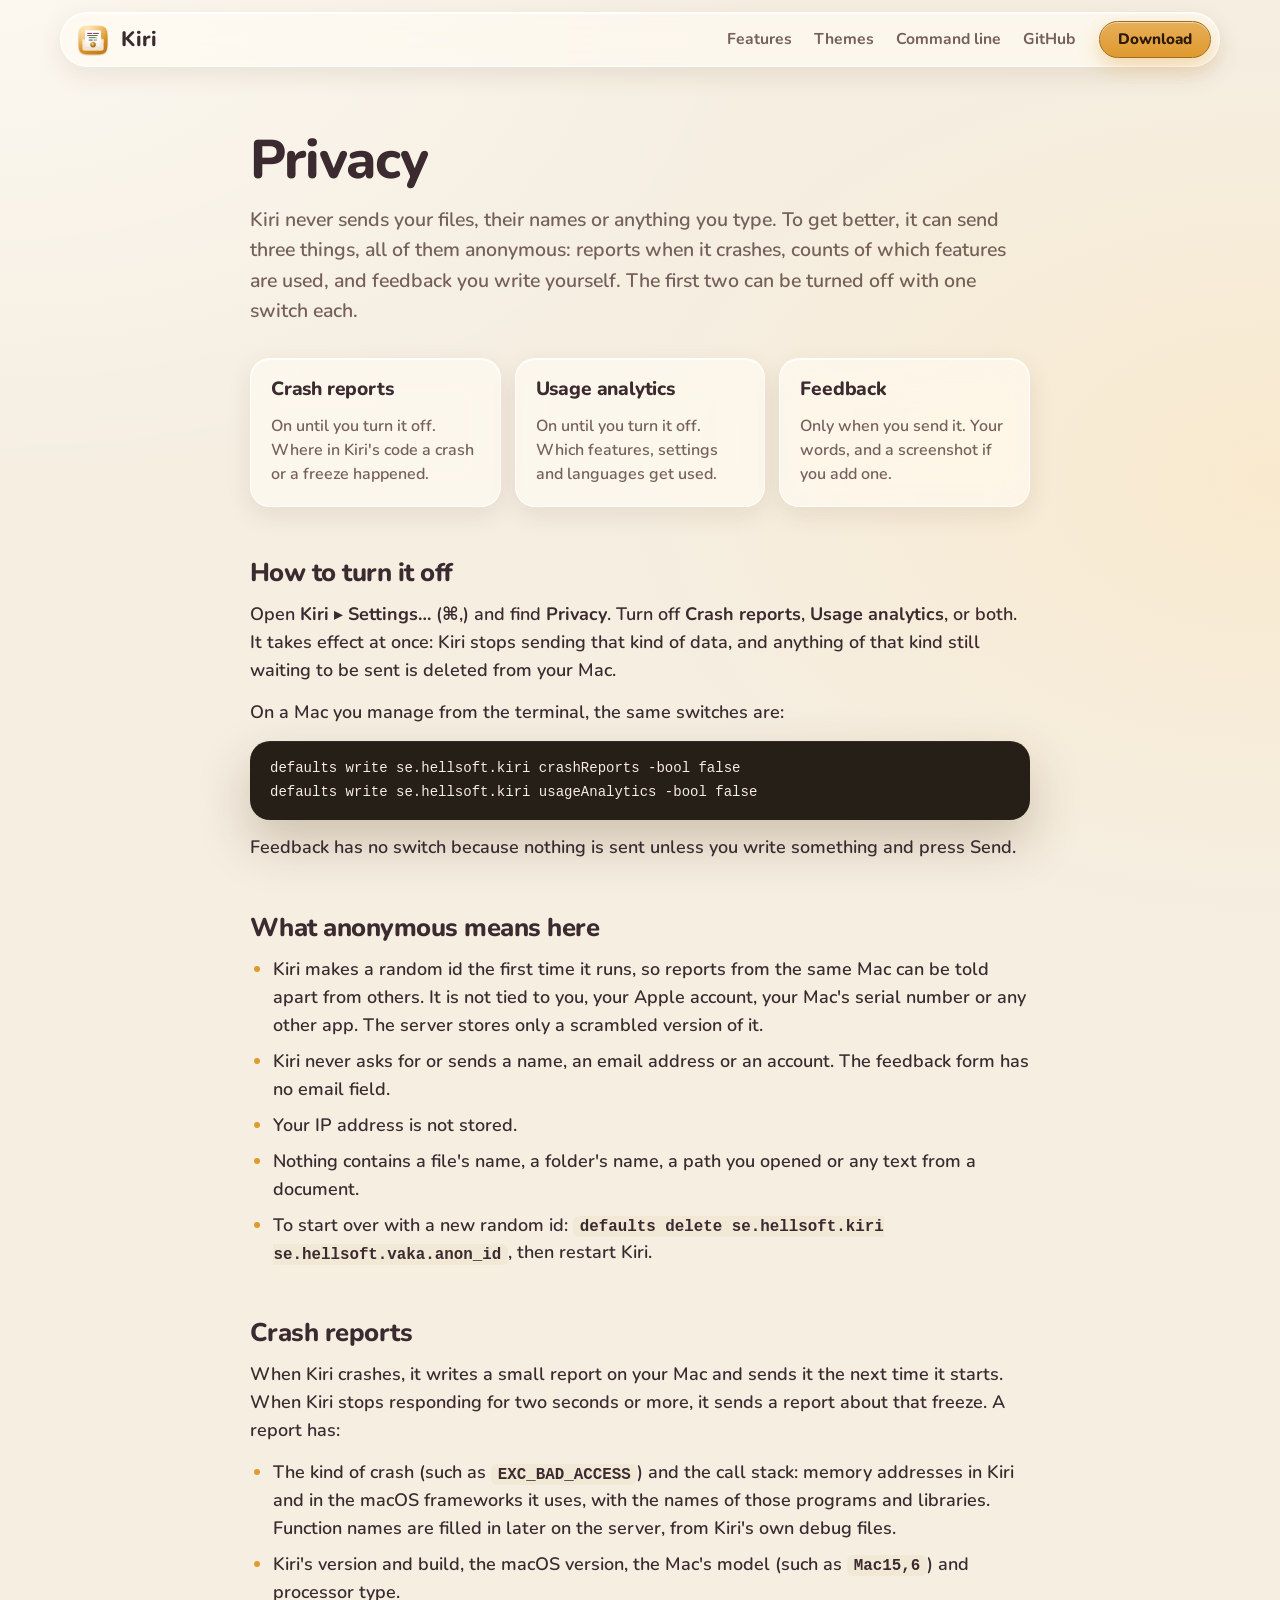
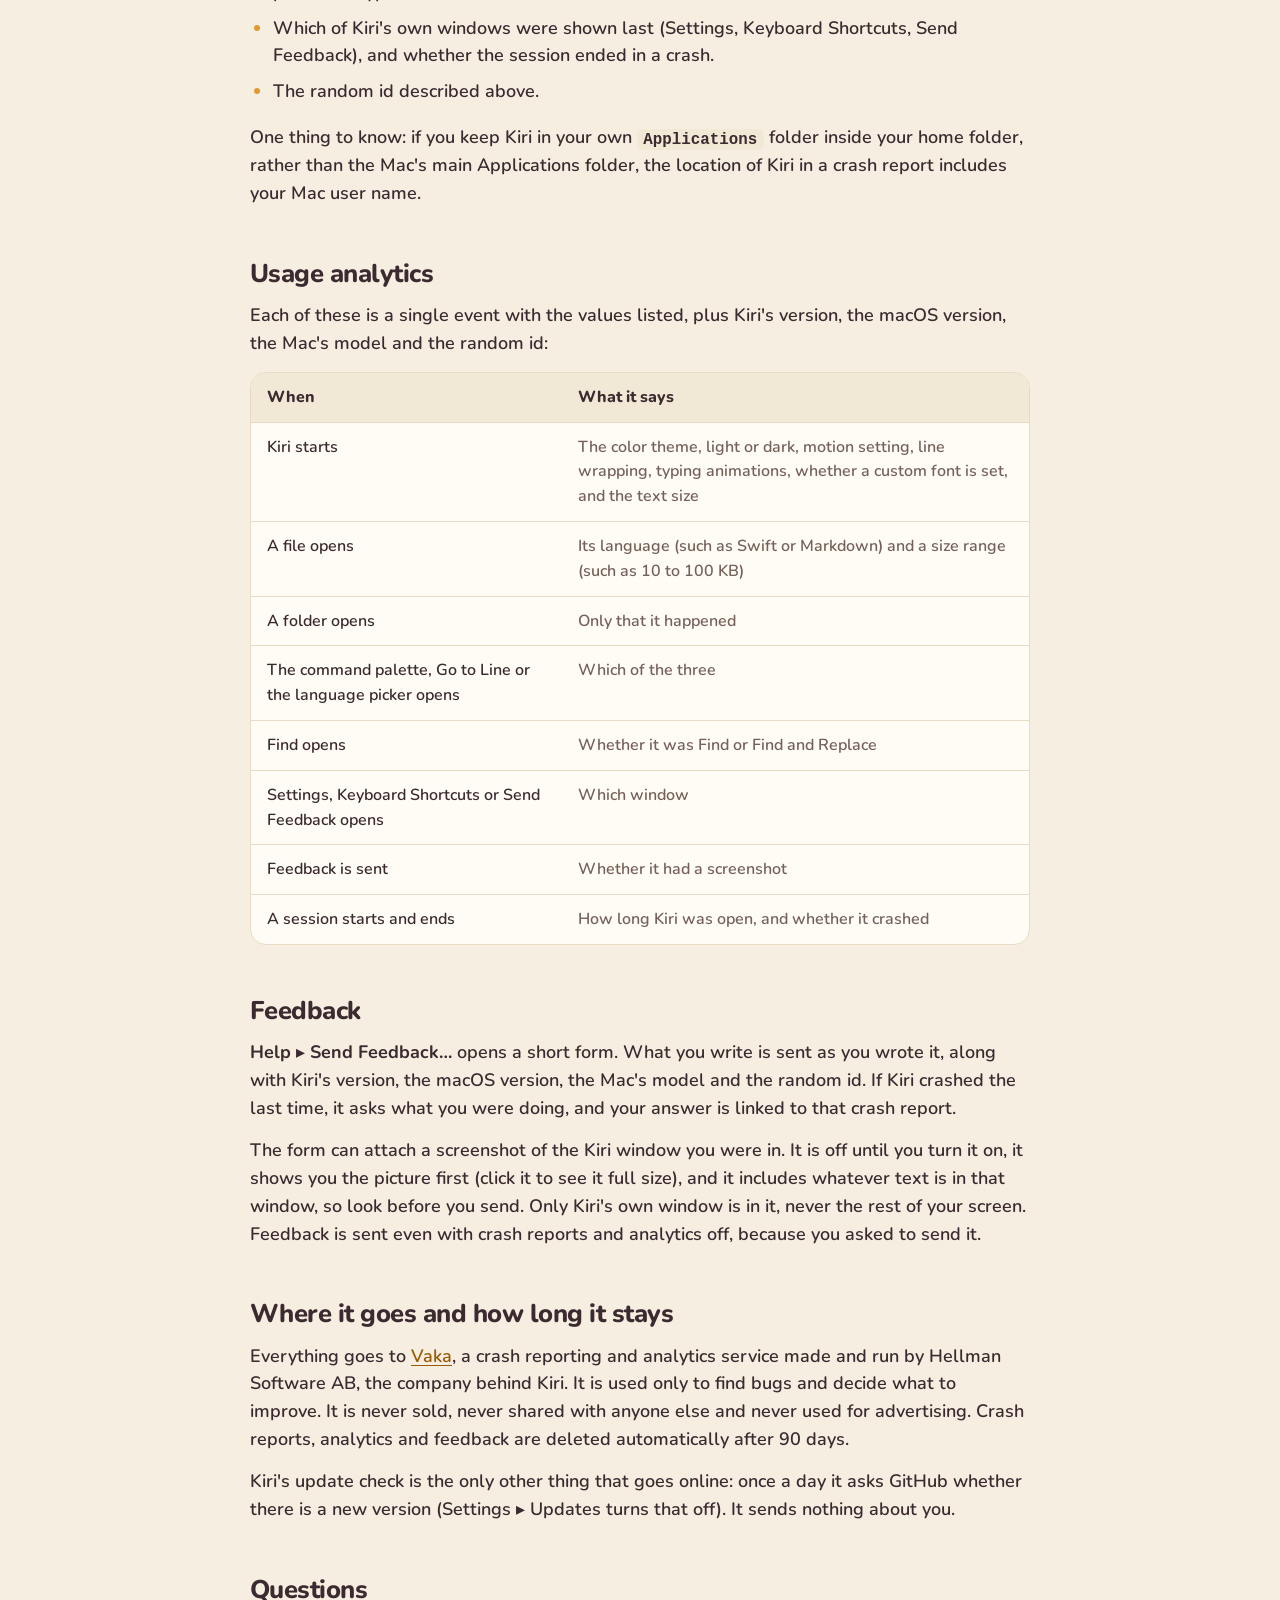
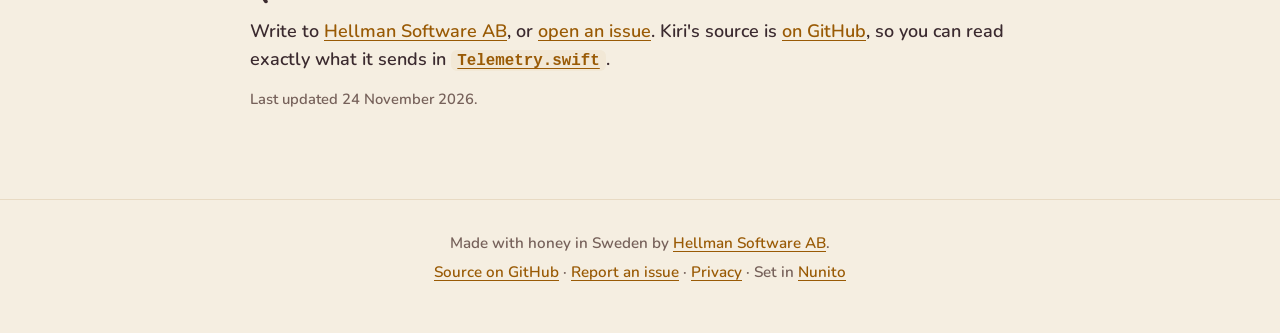
==== site/privacy.html @ 220d6304 "Vaka crash reports, analytics and feedback, with Settings switches and a privacy page - Telemetry.sw" ====
<!doctype html>
<html lang="en">
<head>
  <meta charset="utf-8">
  <meta name="viewport" content="width=device-width, initial-scale=1">
  <title>Privacy · Kiri</title>
  <meta name="description" content="What Kiri sends, why, and how to turn it off: anonymous crash reports, anonymous usage analytics, and feedback you choose to send. Never your files or what you type.">
  <meta name="theme-color" content="#F5EEE1" media="(prefers-color-scheme: light)">
  <meta name="theme-color" content="#16120E" media="(prefers-color-scheme: dark)">
  <link rel="canonical" href="https://kiri.hellsoft.se/privacy.html">
  <link rel="icon" type="image/png" href="assets/favicon.png">
  <link rel="apple-touch-icon" href="assets/apple-touch-icon.png">
  <link rel="preload" href="fonts/Nunito-800.woff2" as="font" type="font/woff2" crossorigin>
  <link rel="preload" href="fonts/Nunito-600.woff2" as="font" type="font/woff2" crossorigin>
  <link rel="stylesheet" href="style.css">
</head>
<body>
  <header class="nav">
    <a class="brand" href="./" aria-label="Kiri home">
      <img src="assets/icon.png" alt="" width="36" height="36">
      <span>Kiri</span>
    </a>
    <nav aria-label="Sections">
      <a href="./#features">Features</a>
      <a href="./#themes">Themes</a>
      <a href="./#cli">Command line</a>
      <a href="https://github.com/ErikHellman/kiri">GitHub</a>
    </nav>
    <a class="btn btn-small" href="https://github.com/ErikHellman/kiri/releases/latest">Download</a>
  </header>

  <main id="top" class="prose">
    <h1>Privacy</h1>
    <p class="lead">Kiri never sends your files, their names or anything you type. To get better, it can send three things, all of them anonymous: reports when it crashes, counts of which features are used, and feedback you write yourself. The first two can be turned off with one switch each.</p>

    <div class="summary">
      <div class="card">
        <h3>Crash reports</h3>
        <p>On until you turn it off. Where in Kiri's code a crash or a freeze happened.</p>
      </div>
      <div class="card">
        <h3>Usage analytics</h3>
        <p>On until you turn it off. Which features, settings and languages get used.</p>
      </div>
      <div class="card">
        <h3>Feedback</h3>
        <p>Only when you send it. Your words, and a screenshot if you add one.</p>
      </div>
    </div>

    <h2 id="turn-off">How to turn it off</h2>
    <p>Open <strong>Kiri ▸ Settings…</strong> (⌘,) and find <strong>Privacy</strong>. Turn off <strong>Crash reports</strong>, <strong>Usage analytics</strong>, or both. It takes effect at once: Kiri stops sending that kind of data, and anything of that kind still waiting to be sent is deleted from your Mac.</p>
    <p>On a Mac you manage from the terminal, the same switches are:</p>
<pre class="term"><code>defaults write se.hellsoft.kiri crashReports -bool false
defaults write se.hellsoft.kiri usageAnalytics -bool false</code></pre>
    <p>Feedback has no switch because nothing is sent unless you write something and press Send.</p>

    <h2 id="anonymous">What anonymous means here</h2>
    <ul>
      <li>Kiri makes a random id the first time it runs, so reports from the same Mac can be told apart from others. It is not tied to you, your Apple account, your Mac's serial number or any other app. The server stores only a scrambled version of it.</li>
      <li>Kiri never asks for or sends a name, an email address or an account. The feedback form has no email field.</li>
      <li>Your IP address is not stored.</li>
      <li>Nothing contains a file's name, a folder's name, a path you opened or any text from a document.</li>
      <li>To start over with a new random id: <code>defaults delete se.hellsoft.kiri se.hellsoft.vaka.anon_id</code>, then restart Kiri.</li>
    </ul>

    <h2 id="crash-reports">Crash reports</h2>
    <p>When Kiri crashes, it writes a small report on your Mac and sends it the next time it starts. When Kiri stops responding for two seconds or more, it sends a report about that freeze. A report has:</p>
    <ul>
      <li>The kind of crash (such as <code>EXC_BAD_ACCESS</code>) and the call stack: memory addresses in Kiri and in the macOS frameworks it uses, with the names of those programs and libraries. Function names are filled in later on the server, from Kiri's own debug files.</li>
      <li>Kiri's version and build, the macOS version, the Mac's model (such as <code>Mac15,6</code>) and processor type.</li>
      <li>Which of Kiri's own windows were shown last (Settings, Keyboard Shortcuts, Send Feedback), and whether the session ended in a crash.</li>
      <li>The random id described above.</li>
    </ul>
    <p>One thing to know: if you keep Kiri in your own <code>Applications</code> folder inside your home folder, rather than the Mac's main Applications folder, the location of Kiri in a crash report includes your Mac user name.</p>

    <h2 id="analytics">Usage analytics</h2>
    <p>Each of these is a single event with the values listed, plus Kiri's version, the macOS version, the Mac's model and the random id:</p>
    <table>
      <thead><tr><th>When</th><th>What it says</th></tr></thead>
      <tbody>
        <tr><td>Kiri starts</td><td>The color theme, light or dark, motion setting, line wrapping, typing animations, whether a custom font is set, and the text size</td></tr>
        <tr><td>A file opens</td><td>Its language (such as Swift or Markdown) and a size range (such as 10 to 100 KB)</td></tr>
        <tr><td>A folder opens</td><td>Only that it happened</td></tr>
        <tr><td>The command palette, Go to Line or the language picker opens</td><td>Which of the three</td></tr>
        <tr><td>Find opens</td><td>Whether it was Find or Find and Replace</td></tr>
        <tr><td>Settings, Keyboard Shortcuts or Send Feedback opens</td><td>Which window</td></tr>
        <tr><td>Feedback is sent</td><td>Whether it had a screenshot</td></tr>
        <tr><td>A session starts and ends</td><td>How long Kiri was open, and whether it crashed</td></tr>
      </tbody>
    </table>

    <h2 id="feedback">Feedback</h2>
    <p><strong>Help ▸ Send Feedback…</strong> opens a short form. What you write is sent as you wrote it, along with Kiri's version, the macOS version, the Mac's model and the random id. If Kiri crashed the last time, it asks what you were doing, and your answer is linked to that crash report.</p>
    <p>The form can attach a screenshot of the Kiri window you were in. It is off until you turn it on, it shows you the picture first (click it to see it full size), and it includes whatever text is in that window, so look before you send. Only Kiri's own window is in it, never the rest of your screen. Feedback is sent even with crash reports and analytics off, because you asked to send it.</p>

    <h2 id="where">Where it goes and how long it stays</h2>
    <p>Everything goes to <a href="https://vaka.hellsoft.se">Vaka</a>, a crash reporting and analytics service made and run by Hellman Software AB, the company behind Kiri. It is used only to find bugs and decide what to improve. It is never sold, never shared with anyone else and never used for advertising. Crash reports, analytics and feedback are deleted automatically after 90 days.</p>
    <p>Kiri's update check is the only other thing that goes online: once a day it asks GitHub whether there is a new version (Settings ▸ Updates turns that off). It sends nothing about you.</p>

    <h2 id="contact">Questions</h2>
    <p>Write to <a href="https://hellsoft.se">Hellman Software AB</a>, or <a href="https://github.com/ErikHellman/kiri/issues">open an issue</a>. Kiri's source is <a href="https://github.com/ErikHellman/kiri">on GitHub</a>, so you can read exactly what it sends in <a href="https://github.com/ErikHellman/kiri/blob/main/App/Kiri/Telemetry.swift"><code>Telemetry.swift</code></a>.</p>
    <p class="fine">Last updated 24 November 2026.</p>
  </main>

  <footer class="footer">
    <p>Made with honey in Sweden by <a href="https://hellsoft.se">Hellman Software AB</a>.</p>
    <p><a href="https://github.com/ErikHellman/kiri">Source on GitHub</a> · <a href="https://github.com/ErikHellman/kiri/issues">Report an issue</a> · <a href="privacy.html">Privacy</a> · Set in <a href="fonts/OFL.txt">Nunito</a></p>
  </footer>
</body>
</html>
---- site/style.css ----
/* Kiri's website, in Honey (docs/DESIGN.md): warm paper, plum-brown ink, one
   amber accent, glass for chrome. Tokens are KiriKit Honey.swift's. */

@font-face { font-family: Nunito; font-weight: 400; font-display: swap; src: url(fonts/Nunito-400.woff2) format("woff2"); }
@font-face { font-family: Nunito; font-weight: 600; font-display: swap; src: url(fonts/Nunito-600.woff2) format("woff2"); }
@font-face { font-family: Nunito; font-weight: 700; font-display: swap; src: url(fonts/Nunito-700.woff2) format("woff2"); }
@font-face { font-family: Nunito; font-weight: 800; font-display: swap; src: url(fonts/Nunito-800.woff2) format("woff2"); }

:root {
  --canvas: #F5EEE1;
  --surface: #FFFCF6;
  --surface-2: #F2E8D6;
  --line: #E8DAC3;
  --fg: #3B2A2F;
  --fg-muted: #76615A;
  --accent: #E09A2D;
  --accent-fg: #2A1A08;
  --accent-ink: #995A05;
  --accent-soft: #FBE7C2;
  --focus: #B8700E;
  --glass: rgba(255, 252, 246, 0.62);
  --glass-edge: rgba(255, 255, 255, 0.85);
  --shadow: 91, 58, 26;
  --comb: rgba(224, 154, 45, 0.16);
  --syn-keyword: #9B2C6E;
  --syn-string: #4E7A1F;
  --syn-comment: #7C6A5F;
  --term: #251F18;
  --term-fg: #F6ECE0;
  color-scheme: light dark;
}

@media (prefers-color-scheme: dark) {
  :root {
    --canvas: #16120E;
    --surface: #251F18;
    --surface-2: #30281F;
    --line: #3A3027;
    --fg: #F6ECE0;
    --fg-muted: #B5A492;
    --accent: #F2A93B;
    --accent-ink: #F5B656;
    --accent-soft: #47331A;
    --focus: #F2A93B;
    --glass: rgba(48, 40, 31, 0.6);
    --glass-edge: rgba(255, 236, 210, 0.12);
    --shadow: 0, 0, 0;
    --comb: rgba(242, 169, 59, 0.09);
    --syn-keyword: #F08BC0;
    --syn-string: #A8D58A;
    --syn-comment: #A08E7E;
    --term: #0E0B08;
  }
}

* { box-sizing: border-box; }
html { scroll-behavior: smooth; scroll-padding-top: 88px; overflow-x: clip; }
@media (prefers-reduced-motion: reduce) { html { scroll-behavior: auto; } }

body {
  margin: 0;
  font-family: Nunito, ui-rounded, -apple-system, system-ui, sans-serif;
  font-size: 18px;
  line-height: 1.55;
  color: var(--fg);
  background:
    radial-gradient(80rem 50rem at 0% 0%, color-mix(in srgb, var(--surface) 70%, transparent), transparent 60%),
    radial-gradient(60rem 40rem at 100% 30rem, color-mix(in srgb, var(--accent-soft) 60%, transparent), transparent 70%),
    var(--canvas);
  background-repeat: no-repeat;
  -webkit-font-smoothing: antialiased;
  overflow-x: clip;
}

a { color: var(--accent-ink); text-underline-offset: 3px; }
a:focus-visible, button:focus-visible { outline: 3px solid var(--focus); outline-offset: 3px; border-radius: 12px; }
code { font-family: ui-monospace, "SF Mono", Menlo, monospace; font-size: 0.88em; background: var(--surface-2); padding: 0.1em 0.4em; border-radius: 6px; }
img { max-width: 100%; height: auto; }

h1, h2, h3 { font-weight: 800; letter-spacing: -0.02em; line-height: 1.1; margin: 0; }
h1 { font-size: clamp(2.4rem, 5.2vw, 4.2rem); }
h2 { font-size: clamp(1.8rem, 3.4vw, 2.6rem); }
h3 { font-size: 1.2rem; letter-spacing: -0.01em; }
p { margin: 0; }

/* Glass, as Kiri's chrome: frosted surface, bright top edge, warm shadow. */
.glass, .nav, .btn-glass, .card, .theme {
  background: var(--glass);
  -webkit-backdrop-filter: blur(20px) saturate(1.4);
  backdrop-filter: blur(20px) saturate(1.4);
  border: 1px solid var(--glass-edge);
  box-shadow: 0 1px 0 var(--glass-edge) inset, 0 8px 24px rgba(var(--shadow), 0.10);
}

/* Navigation */
.nav {
  position: sticky; top: 12px; z-index: 10;
  display: flex; align-items: center; gap: 24px;
  width: min(1160px, calc(100% - 32px));
  margin: 12px auto 0; padding: 8px 8px 8px 14px;
  border-radius: 999px;
}
.brand { display: flex; align-items: center; gap: 10px; text-decoration: none; color: var(--fg); font-weight: 800; font-size: 1.3rem; }
.nav nav { display: flex; gap: 22px; margin-left: auto; }
.nav nav a { color: var(--fg-muted); text-decoration: none; font-weight: 700; font-size: 0.98rem; }
.nav nav a:hover { color: var(--fg); }
@media (max-width: 720px) { .nav nav { display: none; } .nav .btn-small { margin-left: auto; } }

/* Buttons: the amber pill and the glass pill. */
.btn {
  display: inline-flex; align-items: center; gap: 10px;
  padding: 14px 26px; border-radius: 999px;
  font: 800 1.05rem/1 Nunito, system-ui, sans-serif;
  text-decoration: none; color: var(--accent-fg);
  background: linear-gradient(180deg, color-mix(in srgb, var(--accent) 80%, white), var(--accent));
  border: 1px solid color-mix(in srgb, var(--accent) 70%, black);
  box-shadow: 0 1px 0 rgba(255, 255, 255, 0.5) inset, 0 8px 20px color-mix(in srgb, var(--accent) 35%, transparent);
  transition: transform 140ms ease-out, box-shadow 140ms ease-out;
}
.btn svg { width: 20px; height: 20px; }
.btn:hover { transform: translateY(-1px); box-shadow: 0 1px 0 rgba(255, 255, 255, 0.5) inset, 0 12px 26px color-mix(in srgb, var(--accent) 45%, transparent); }
.btn:active { transform: scale(0.96); }
.btn-glass { color: var(--fg); background: var(--glass); border-color: var(--glass-edge); box-shadow: 0 1px 0 var(--glass-edge) inset, 0 8px 24px rgba(var(--shadow), 0.10); }
.btn-glass:hover { box-shadow: 0 1px 0 var(--glass-edge) inset, 0 12px 26px rgba(var(--shadow), 0.14); }
.btn-small { padding: 10px 18px; font-size: 0.95rem; }
@media (prefers-reduced-motion: reduce) { .btn, .btn:hover, .btn:active { transform: none; transition: none; } }

/* Honeycomb patches, faded at their edges. */
.comb {
  position: absolute; pointer-events: none; z-index: -1;
  background-image: url("data:image/svg+xml,%3Csvg xmlns='http://www.w3.org/2000/svg' width='38.1' height='66' viewBox='0 0 38.1 66'%3E%3Cpath d='M0-20 17.3-10V10L0 20-17.3 10V-10ZM38.1-20 55.4-10V10L38.1 20 20.8 10V-10ZM19.05 13 36.4 23V43L19.05 53 1.7 43V23ZM0 46 17.3 56V76L0 86-17.3 76V56ZM38.1 46 55.4 56V76L38.1 86 20.8 76V56Z' fill='none' stroke='%23E09A2D' stroke-opacity='.22' stroke-width='1.4'/%3E%3C/svg%3E");
  -webkit-mask-image: radial-gradient(closest-side, #000 15%, transparent 100%);
  mask-image: radial-gradient(closest-side, #000 15%, transparent 100%);
}
@media (prefers-color-scheme: dark) { .comb { opacity: 0.5; } }

/* Hero */
.hero {
  position: relative; isolation: isolate;
  display: grid; grid-template-columns: minmax(0, 5fr) minmax(0, 7fr); align-items: center; gap: 56px;
  width: min(1240px, calc(100% - 32px)); margin: 0 auto; padding: 80px 0 72px;
}
.hero-bg { position: absolute; z-index: -1; top: -100px; bottom: 0; left: calc(50% - 50vw); width: 100vw; overflow: hidden; pointer-events: none; }
.hero-bg .comb { z-index: auto; }
.comb-a { left: -120px; top: -60px; width: 640px; height: 560px; }
.comb-b { right: -200px; bottom: -120px; width: 760px; height: 620px; }
.hero-icon { width: 112px; height: 112px; margin-left: -8px; filter: drop-shadow(0 10px 18px rgba(150, 90, 10, 0.28)); }
.hero h1 { margin-top: 20px; }
.lead { margin-top: 20px; font-size: 1.22rem; font-weight: 600; color: var(--fg-muted); max-width: 34rem; }
.cta { display: flex; flex-wrap: wrap; gap: 14px; margin-top: 32px; }
.cta.center { justify-content: center; }
.fine { margin-top: 14px; font-size: 0.92rem; font-weight: 600; color: var(--fg-muted); }
.hero-shot { margin: 0; }
.hero-shot img, .shot, .theme-shot img {
  display: block; width: 100%;
  filter: drop-shadow(0 2px 3px rgba(var(--shadow), 0.16)) drop-shadow(0 22px 40px rgba(var(--shadow), 0.2)) drop-shadow(0 50px 80px rgba(var(--shadow), 0.14));
}
.hero-shot img { transform: perspective(2000px) rotateY(-6deg) rotateX(2deg); transform-origin: left center; }
@media (prefers-reduced-motion: reduce) { .hero-shot img { transform: none; } }
@media (max-width: 900px) {
  .hero { grid-template-columns: 1fr; padding-top: 48px; gap: 40px; text-align: center; }
  .hero-icon { margin: 0 auto; }
  .lead { margin-left: auto; margin-right: auto; }
  .cta { justify-content: center; }
  .hero-shot img { transform: none; }
}

/* Sections */
.section { width: min(1160px, calc(100% - 32px)); margin: 0 auto; padding: 72px 0; }
.section > h2, .section-lead { text-align: center; }
.section-lead { margin: 14px auto 0; max-width: 40rem; font-size: 1.15rem; font-weight: 600; color: var(--fg-muted); }

.grid { display: grid; grid-template-columns: repeat(auto-fill, minmax(250px, 1fr)); gap: 18px; margin-top: 44px; }
.card { border-radius: 20px; padding: 24px; }
.card p { margin-top: 8px; color: var(--fg-muted); font-size: 1rem; font-weight: 600; line-height: 1.5; }
.glyph {
  width: 44px; height: 44px; border-radius: 14px; margin-bottom: 16px;
  display: grid; place-items: center;
  background: var(--accent-soft); border: 1px solid color-mix(in srgb, var(--accent) 35%, transparent);
}
.glyph svg { width: 22px; height: 22px; fill: none; stroke: var(--accent-ink); stroke-width: 2; stroke-linecap: round; stroke-linejoin: round; }

.row { display: grid; grid-template-columns: minmax(0, 5fr) minmax(0, 7fr); gap: 56px; align-items: center; }
.row + .row { margin-top: 96px; }
.row.reverse .row-text { order: 2; }
.row-text p { margin-top: 16px; font-size: 1.1rem; font-weight: 600; color: var(--fg-muted); }
@media (max-width: 900px) {
  .row { grid-template-columns: 1fr; gap: 28px; }
  .row.reverse .row-text { order: 0; }
  .row + .row { margin-top: 64px; }
}

/* Themes */
.themes { display: flex; flex-wrap: wrap; justify-content: center; gap: 12px; margin-top: 36px; }
.theme {
  display: flex; flex-direction: column; align-items: center; gap: 6px;
  padding: 12px 14px 10px; border-radius: 20px; cursor: pointer;
  font: 700 0.95rem Nunito, system-ui, sans-serif; color: var(--fg);
  transition: transform 140ms ease-out, background-color 140ms ease-out;
}
.theme img { width: 64px; height: 64px; }
.theme:hover { transform: translateY(-2px); }
.theme[aria-checked="true"] { background: color-mix(in srgb, var(--accent-soft) 80%, transparent); border-color: color-mix(in srgb, var(--accent) 50%, transparent); }
@media (prefers-reduced-motion: reduce) { .theme, .theme:hover { transform: none; transition: none; } }
.theme-blurb { text-align: center; margin-top: 18px; font-weight: 700; color: var(--fg-muted); min-height: 1.6em; }
.theme-shot { margin: 32px auto 0; max-width: 1000px; }
.theme-shot img { transition: opacity 240ms ease; }
.theme-shot img.fading { opacity: 0; }

/* Terminal */
.term {
  margin: 0; border-radius: 20px; padding: 18px 24px 24px;
  background: var(--term); color: var(--term-fg);
  font: 15px/1.75 ui-monospace, "SF Mono", Menlo, monospace;
  overflow-x: auto;
  box-shadow: 0 1px 0 rgba(255, 255, 255, 0.06) inset, 0 22px 50px rgba(var(--shadow), 0.25);
}
.term code { background: none; padding: 0; font-size: inherit; }
.term .dots { display: flex; gap: 8px; margin-bottom: 14px; }
.term .dots i { width: 12px; height: 12px; border-radius: 50%; background: #FF5F57; }
.term .dots i:nth-child(2) { background: #FEBC2E; }
.term .dots i:nth-child(3) { background: #28C840; }
.term .c { color: #A08E7E; }
.term .p { color: #F2A93B; }

/* Get Kiri */
.get { text-align: center; padding-bottom: 96px; }
.get img { filter: drop-shadow(0 10px 18px rgba(150, 90, 10, 0.28)); }
.get h2 { margin-top: 16px; }
.get .cta { margin-top: 28px; }

.footer { text-align: center; padding: 32px 16px 48px; border-top: 1px solid var(--line); color: var(--fg-muted); font-size: 0.95rem; font-weight: 600; }
.footer p + p { margin-top: 6px; }

/* Privacy: the section on the front page and privacy.html. */
.privacy { padding-top: 24px; }
.center-link { text-align: center; margin-top: 18px; font-weight: 800; }

.prose { width: min(780px, calc(100% - 32px)); margin: 0 auto; padding: 64px 0 88px; }
.prose h1 { font-size: clamp(2.2rem, 4.6vw, 3.4rem); }
.prose h2 { font-size: 1.6rem; margin-top: 52px; scroll-margin-top: 96px; }
.prose p, .prose ul, .prose table, .prose .term { margin-top: 14px; }
.prose p, .prose li, .prose td { font-weight: 600; }
.prose .lead { max-width: none; }
.prose ul { padding-left: 1.3em; }
.prose li + li { margin-top: 8px; }
.prose li::marker { color: var(--accent); }
.prose .term { font-size: 14px; line-height: 1.7; padding: 16px 20px; }
.summary { display: grid; grid-template-columns: repeat(auto-fit, minmax(200px, 1fr)); gap: 14px; margin-top: 32px; }
.summary .card { padding: 20px; }
.prose table { width: 100%; border-collapse: collapse; font-size: 1rem; background: var(--surface); border: 1px solid var(--line); border-radius: 16px; border-collapse: separate; border-spacing: 0; overflow: hidden; }
.prose th, .prose td { text-align: left; vertical-align: top; padding: 12px 16px; border-bottom: 1px solid var(--line); }
.prose th { font-weight: 800; background: var(--surface-2); }
.prose tbody tr:last-child td { border-bottom: 0; }
.prose td:first-child { width: 40%; color: var(--fg); }
.prose td:last-child { color: var(--fg-muted); }
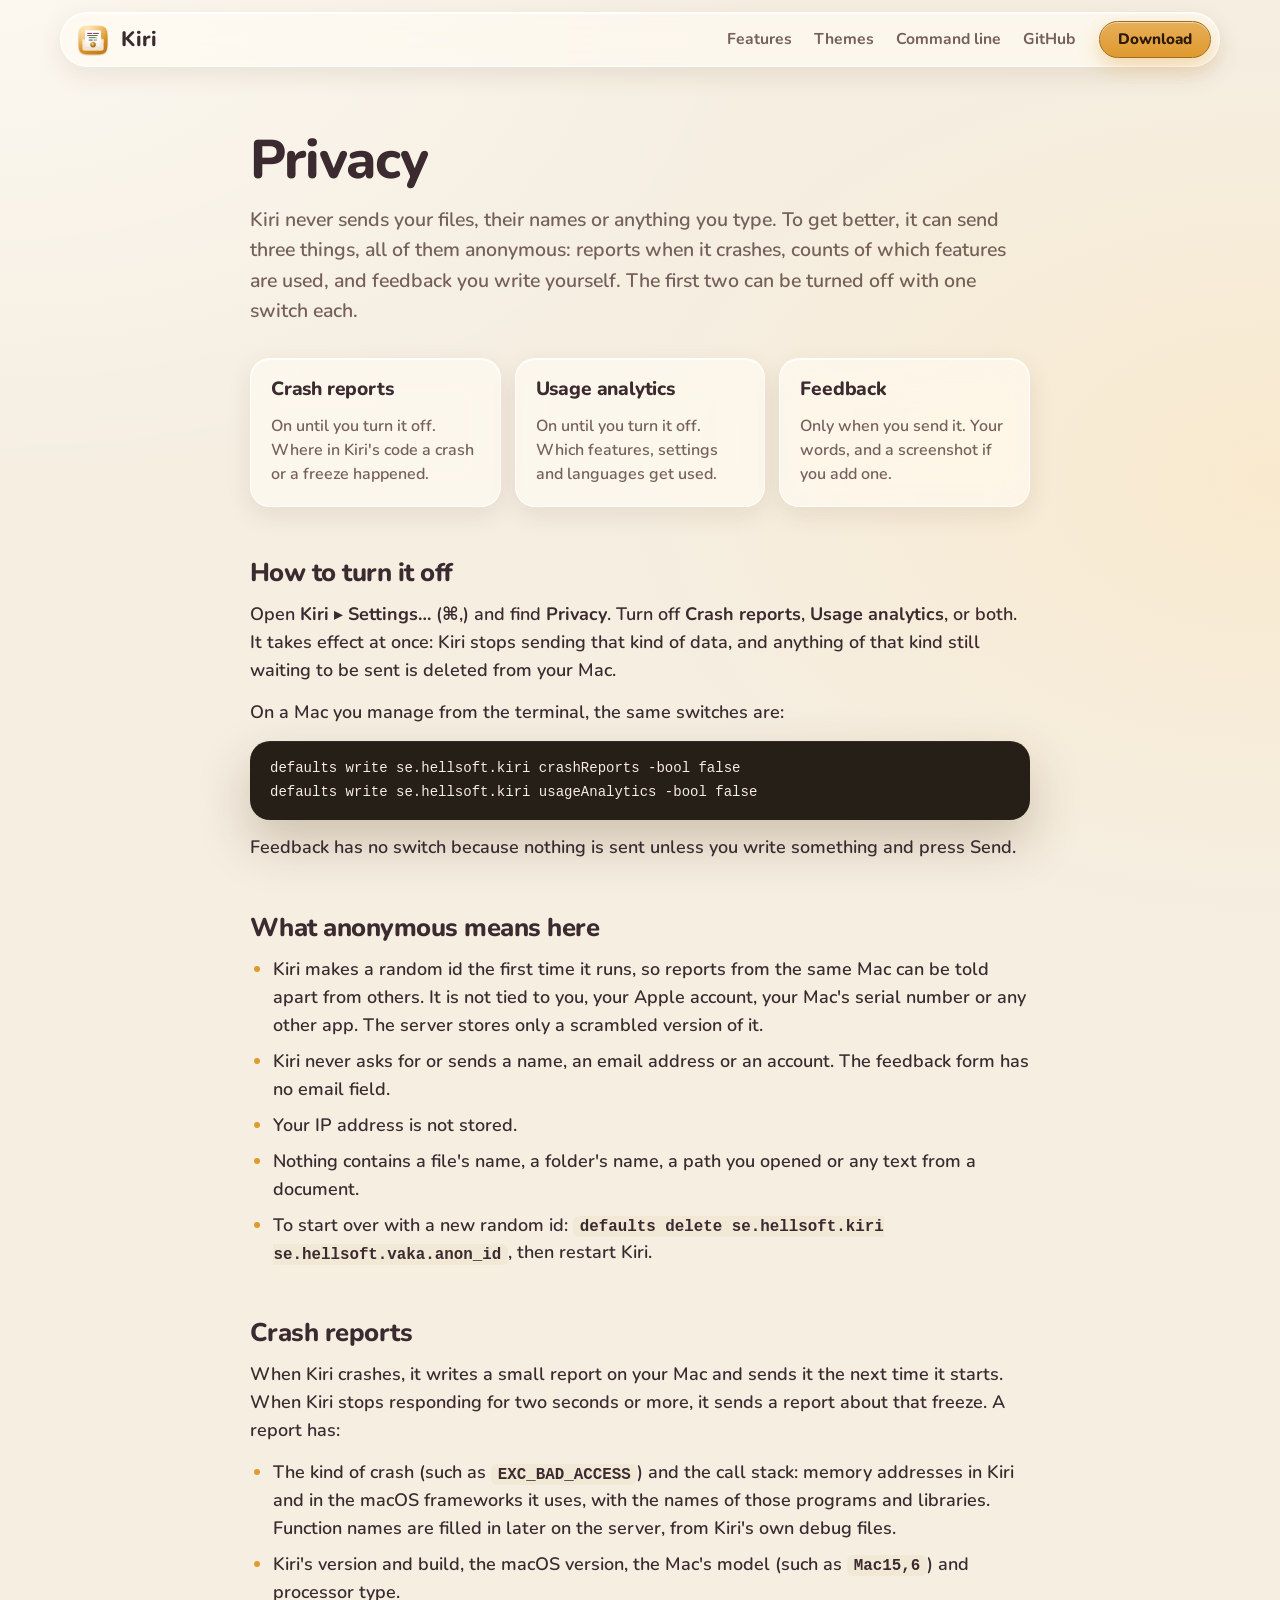
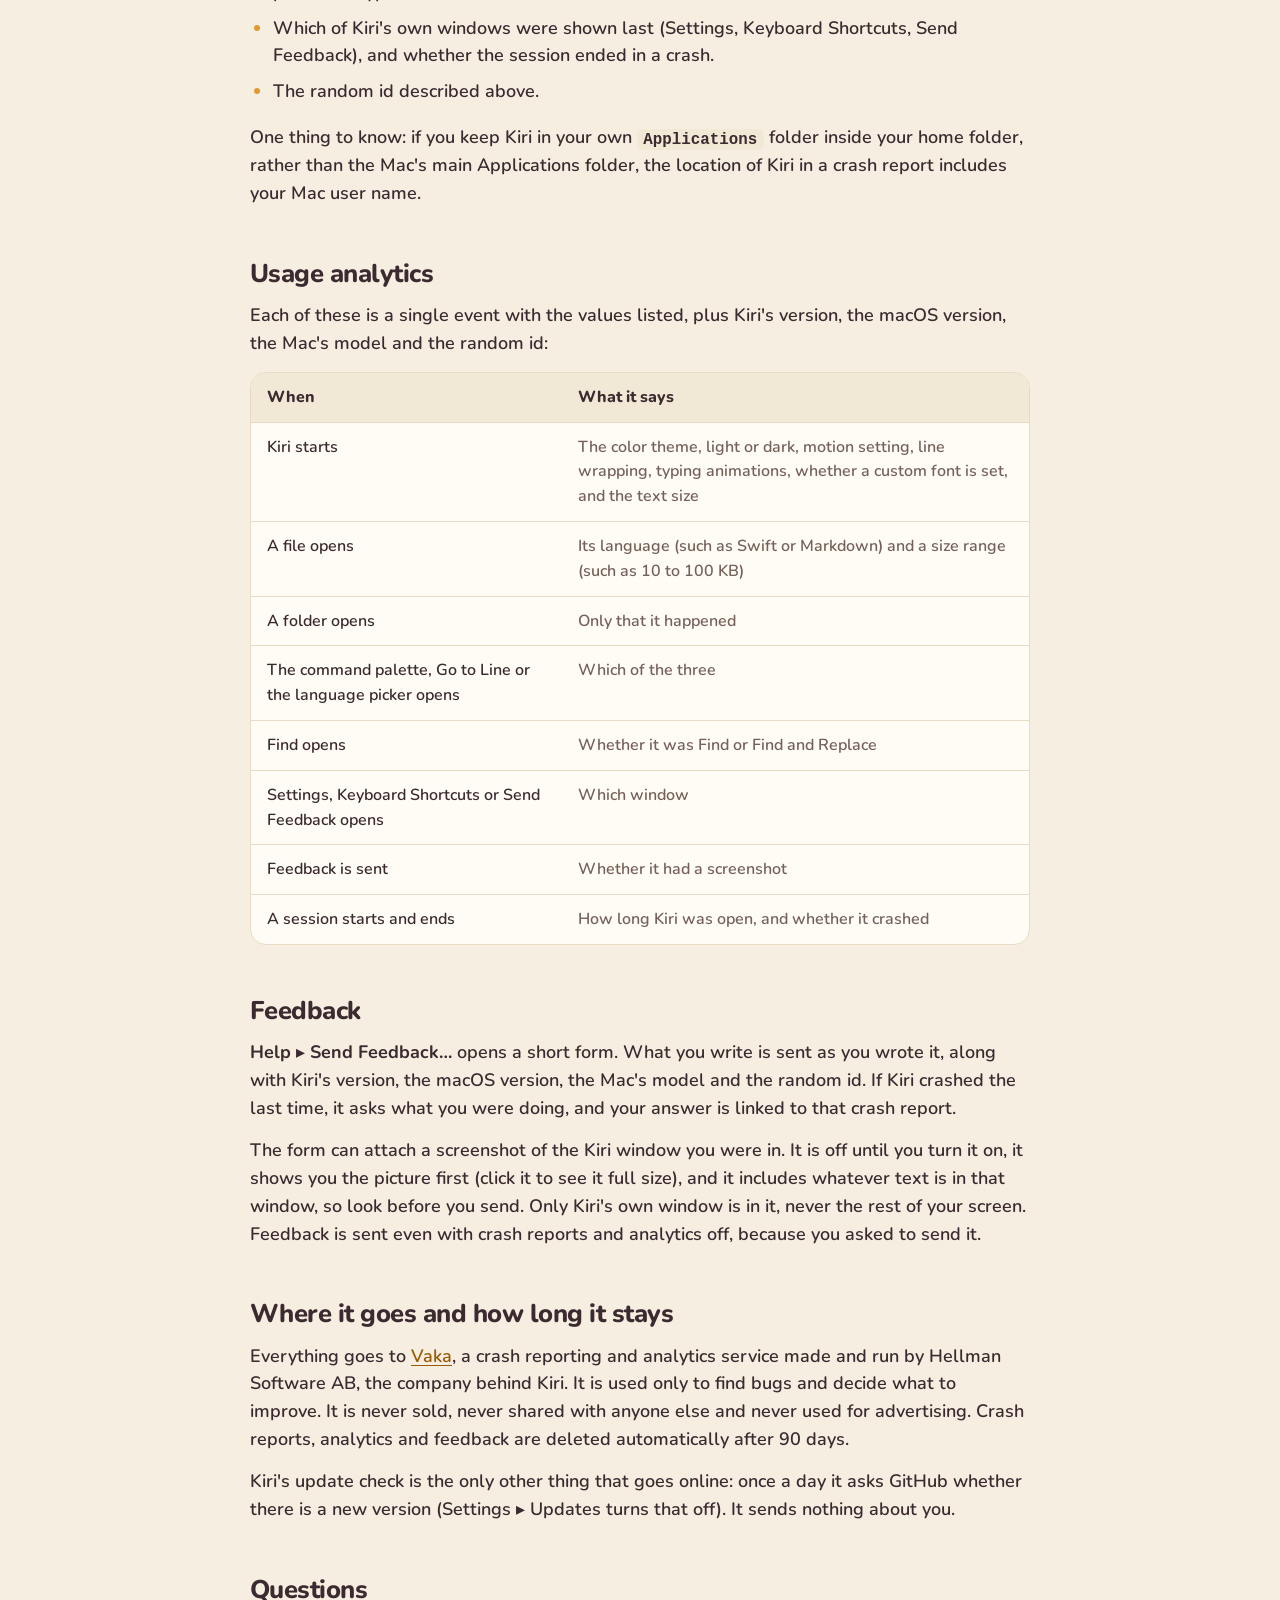
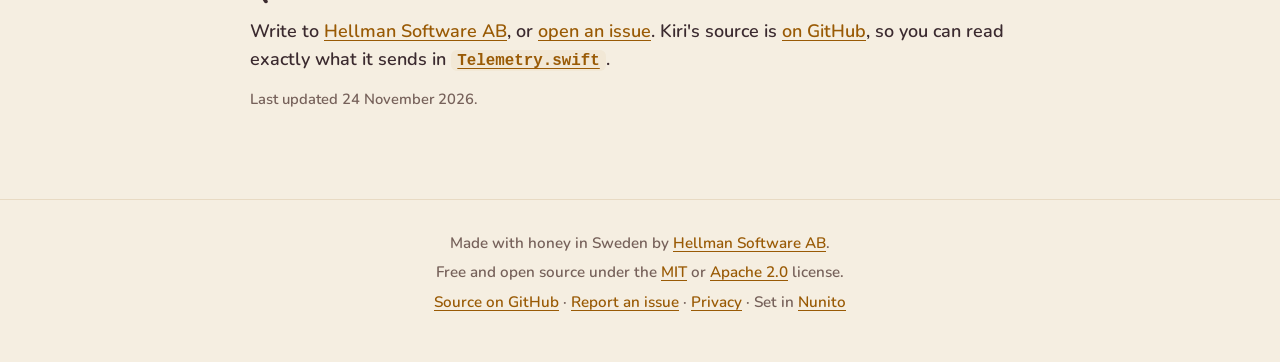
==== commit a9f50149: "Privacy page: the licence line the front page has Co-Authored-By: Claude Opus 5.5 <noreply@anthropic" ====
--- a/site/privacy.html
+++ b/site/privacy.html
@@ -105,6 +105,7 @@
 
   <footer class="footer">
     <p>Made with honey in Sweden by <a href="https://hellsoft.se">Hellman Software AB</a>.</p>
+    <p>Free and open source under the <a href="https://github.com/ErikHellman/kiri/blob/main/LICENSE-MIT">MIT</a> or <a href="https://github.com/ErikHellman/kiri/blob/main/LICENSE-APACHE">Apache 2.0</a> license.</p>
     <p><a href="https://github.com/ErikHellman/kiri">Source on GitHub</a> · <a href="https://github.com/ErikHellman/kiri/issues">Report an issue</a> · <a href="privacy.html">Privacy</a> · Set in <a href="fonts/OFL.txt">Nunito</a></p>
   </footer>
 </body>
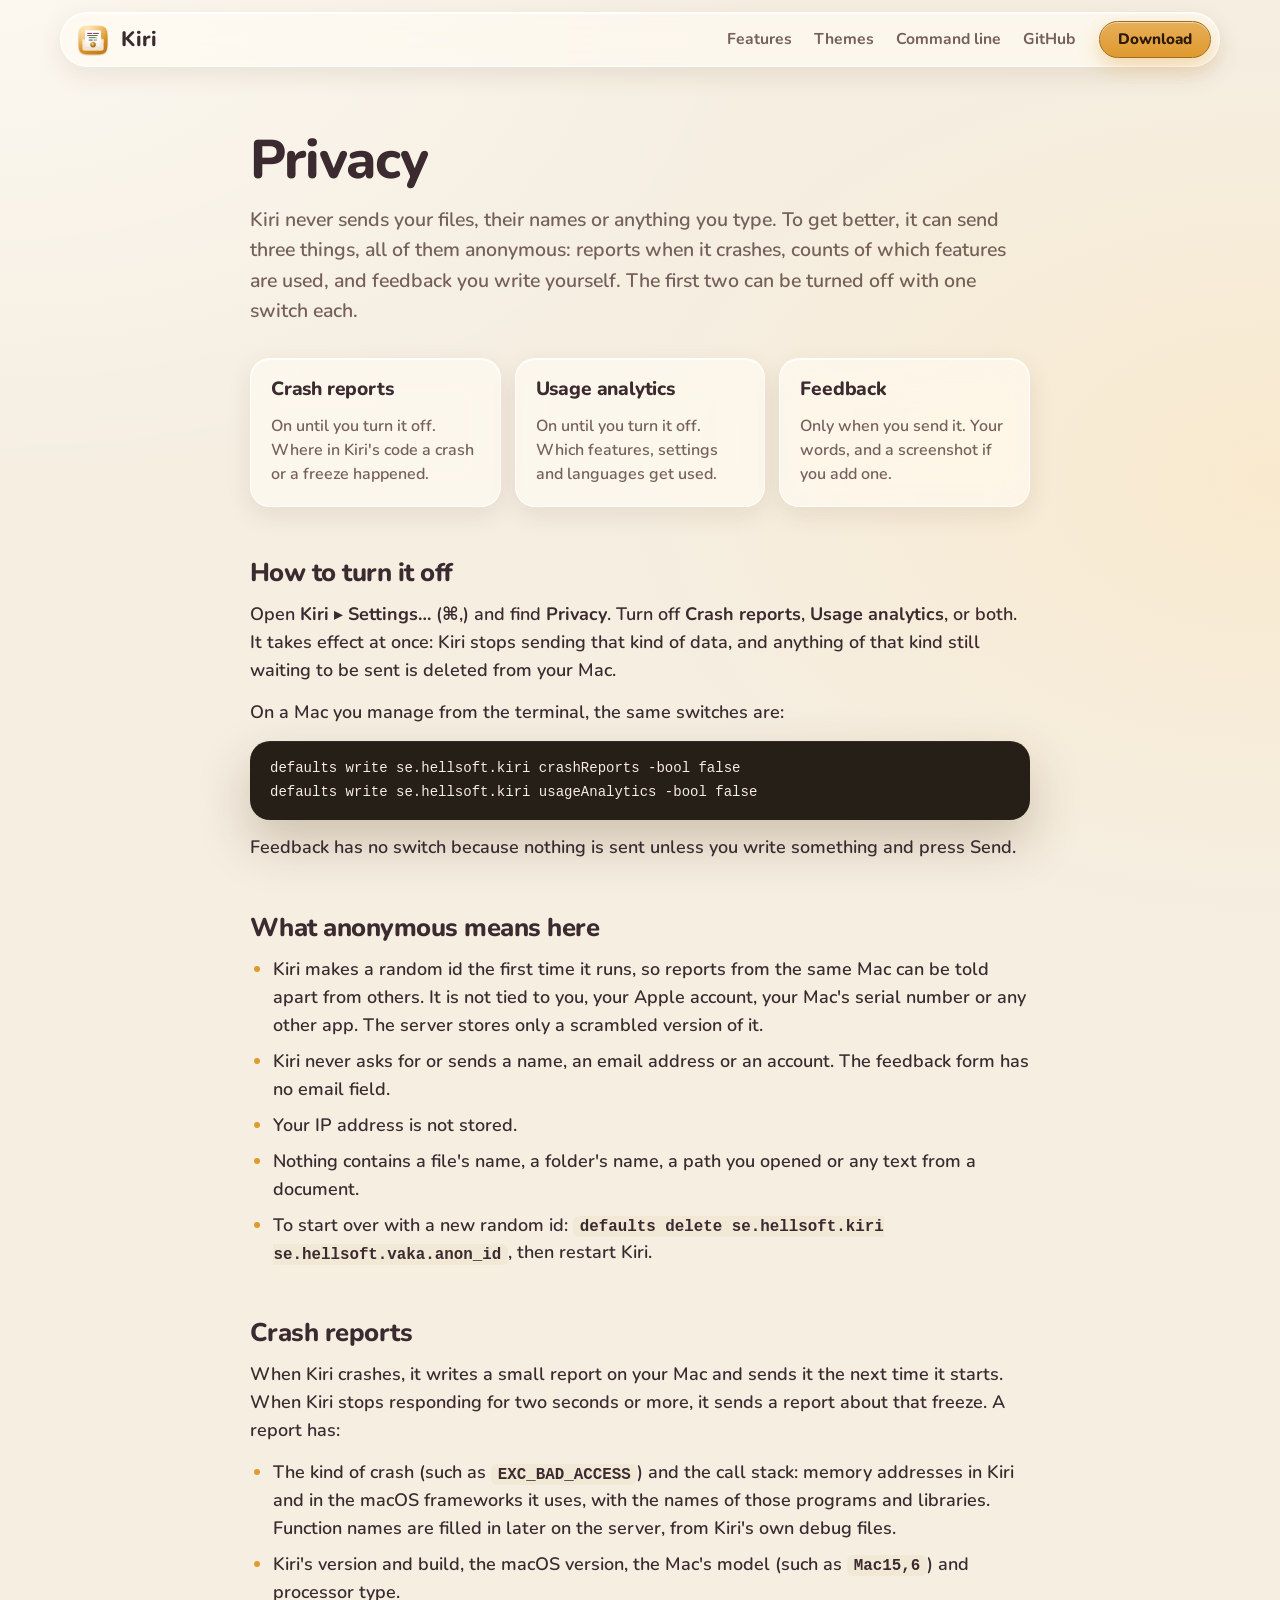
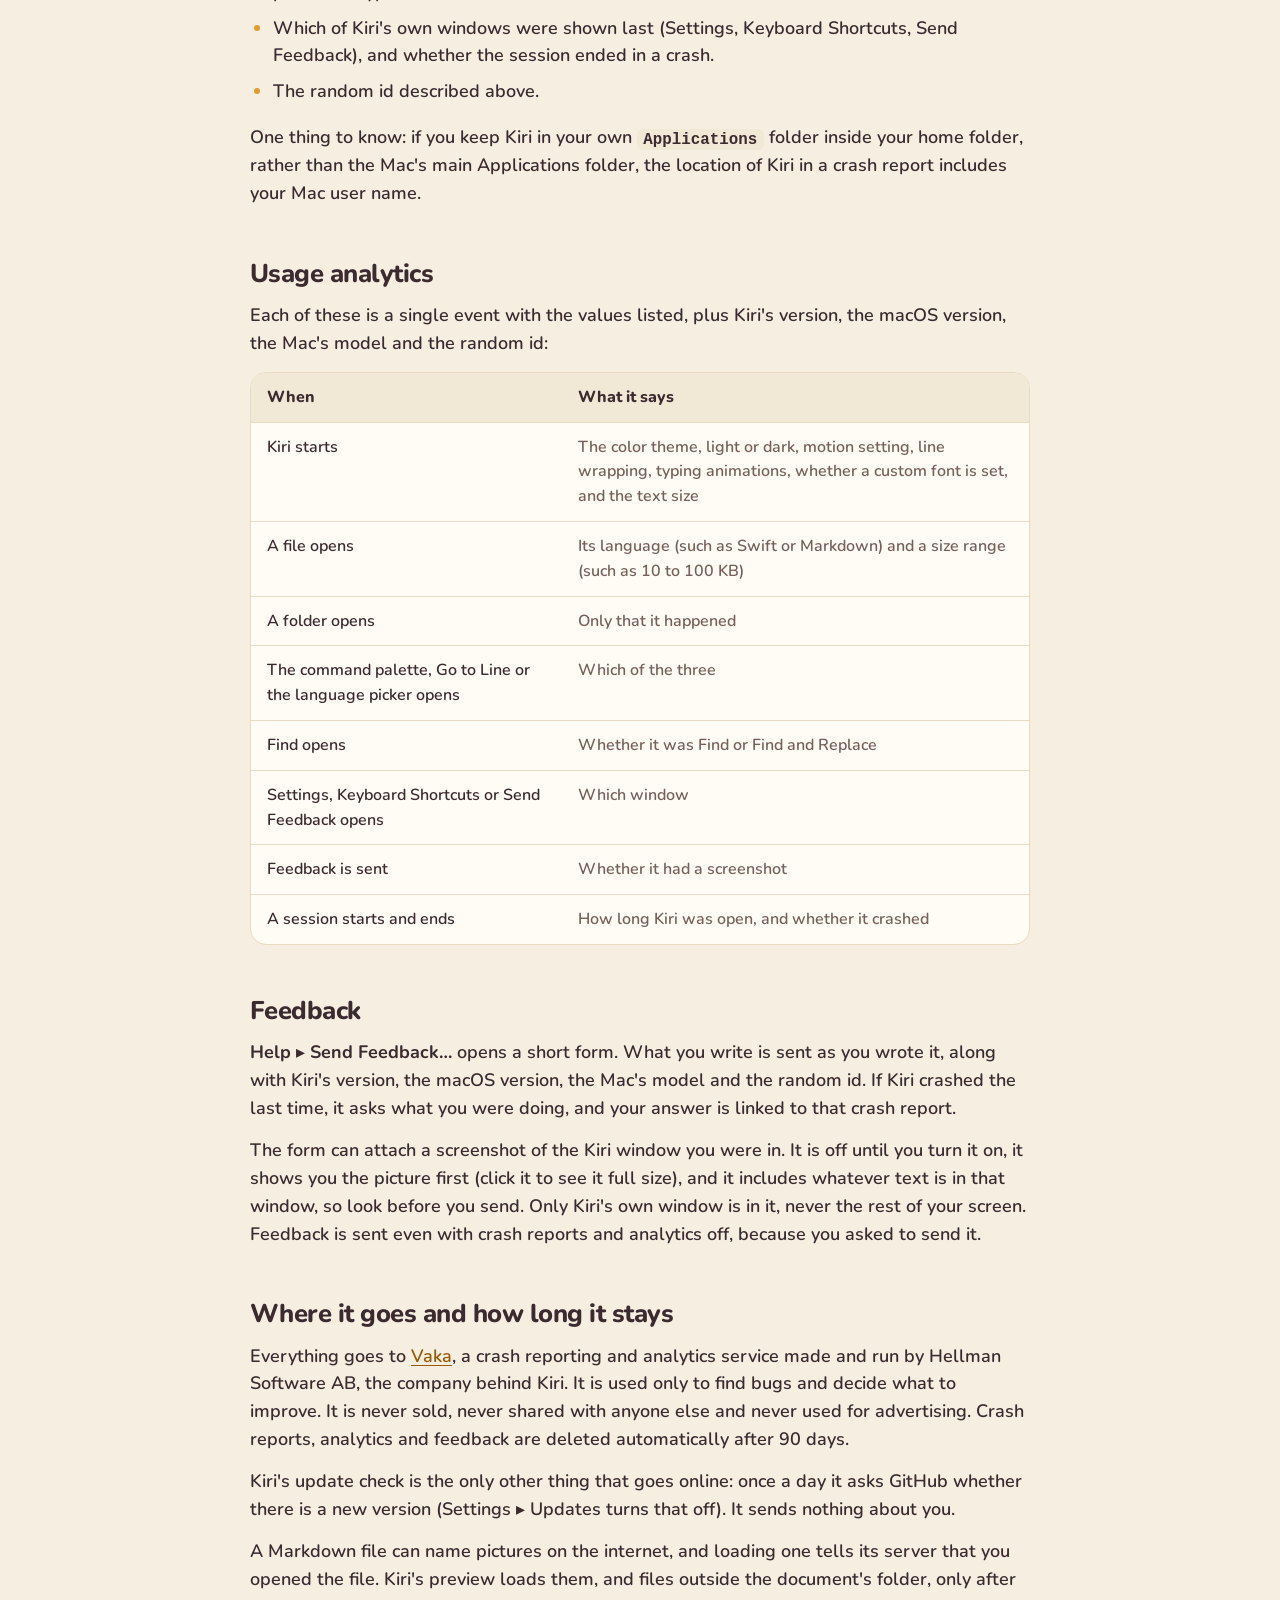
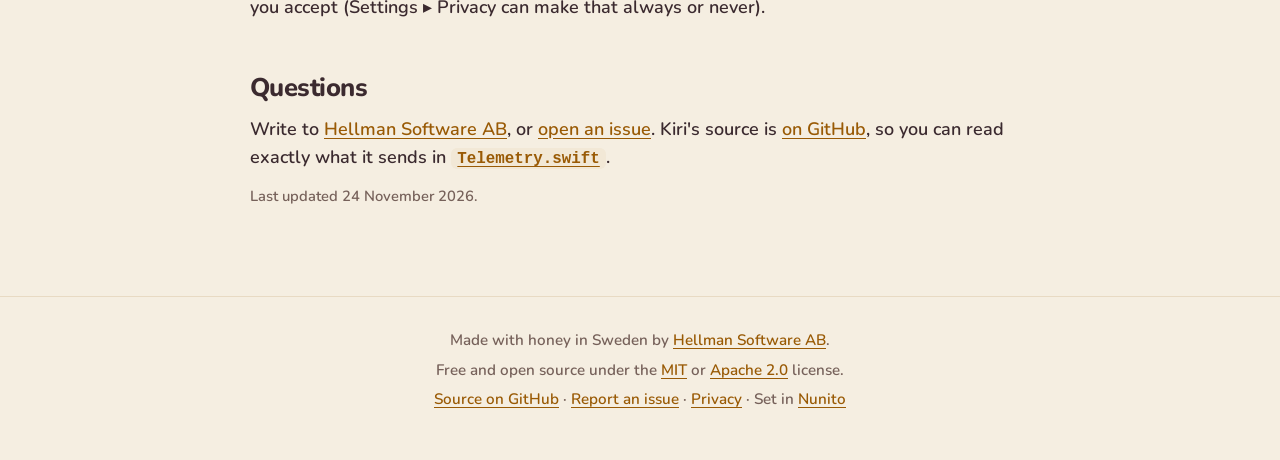
==== commit e0b7f746: "Preview: links that open an app ask first, and pictures from elsewhere wait for Accept A link in the" ====
--- a/site/privacy.html
+++ b/site/privacy.html
@@ -97,6 +97,7 @@
     <h2 id="where">Where it goes and how long it stays</h2>
     <p>Everything goes to <a href="https://vaka.hellsoft.se">Vaka</a>, a crash reporting and analytics service made and run by Hellman Software AB, the company behind Kiri. It is used only to find bugs and decide what to improve. It is never sold, never shared with anyone else and never used for advertising. Crash reports, analytics and feedback are deleted automatically after 90 days.</p>
     <p>Kiri's update check is the only other thing that goes online: once a day it asks GitHub whether there is a new version (Settings ▸ Updates turns that off). It sends nothing about you.</p>
+    <p>A Markdown file can name pictures on the internet, and loading one tells its server that you opened the file. Kiri's preview loads them, and files outside the document's folder, only after you accept (Settings ▸ Privacy can make that always or never).</p>
 
     <h2 id="contact">Questions</h2>
     <p>Write to <a href="https://hellsoft.se">Hellman Software AB</a>, or <a href="https://github.com/ErikHellman/kiri/issues">open an issue</a>. Kiri's source is <a href="https://github.com/ErikHellman/kiri">on GitHub</a>, so you can read exactly what it sends in <a href="https://github.com/ErikHellman/kiri/blob/main/App/Kiri/Telemetry.swift"><code>Telemetry.swift</code></a>.</p>
--- a/site/style.css
+++ b/site/style.css
@@ -222,6 +222,23 @@
 .term .dots i:nth-child(3) { background: #28C840; }
 .term .c { color: #A08E7E; }
 .term .p { color: #F2A93B; }
+.term em { font-style: normal; }
+/* The large-file viewer, drawn in the terminal's colors. */
+.logview { font-size: 13.5px; line-height: 1.9; }
+.logview .bar { display: block; margin-bottom: 10px; font: 700 0.9rem Nunito, system-ui, sans-serif; color: #D9C8B6; }
+.logview .find {
+  display: flex; flex-wrap: wrap; align-items: center; gap: 6px 14px; margin-bottom: 12px; padding: 6px 12px;
+  border-radius: 12px; background: rgba(255, 255, 255, 0.07); border: 1px solid rgba(255, 255, 255, 0.1);
+}
+.logview .find .q { color: var(--term-fg); }
+.logview .find .c { font: 700 0.85rem Nunito, system-ui, sans-serif; }
+.logview .n { color: #7D6C5E; user-select: none; }
+.logview .m { background: rgba(242, 169, 59, 0.22); color: #FFD58A; border-radius: 4px; padding: 1px 2px; }
+.logview .m.cur { background: #F2A93B; color: #2A1D0C; }
+/* The archive viewer: folders in amber, as the app draws them. */
+.archview .h { color: #7D6C5E; font-weight: 700; }
+.archview .t { color: #7D6C5E; }
+.archview .d { color: #FFD58A; font-weight: 700; }
 
 /* Get Kiri */
 .get { text-align: center; padding-bottom: 96px; }
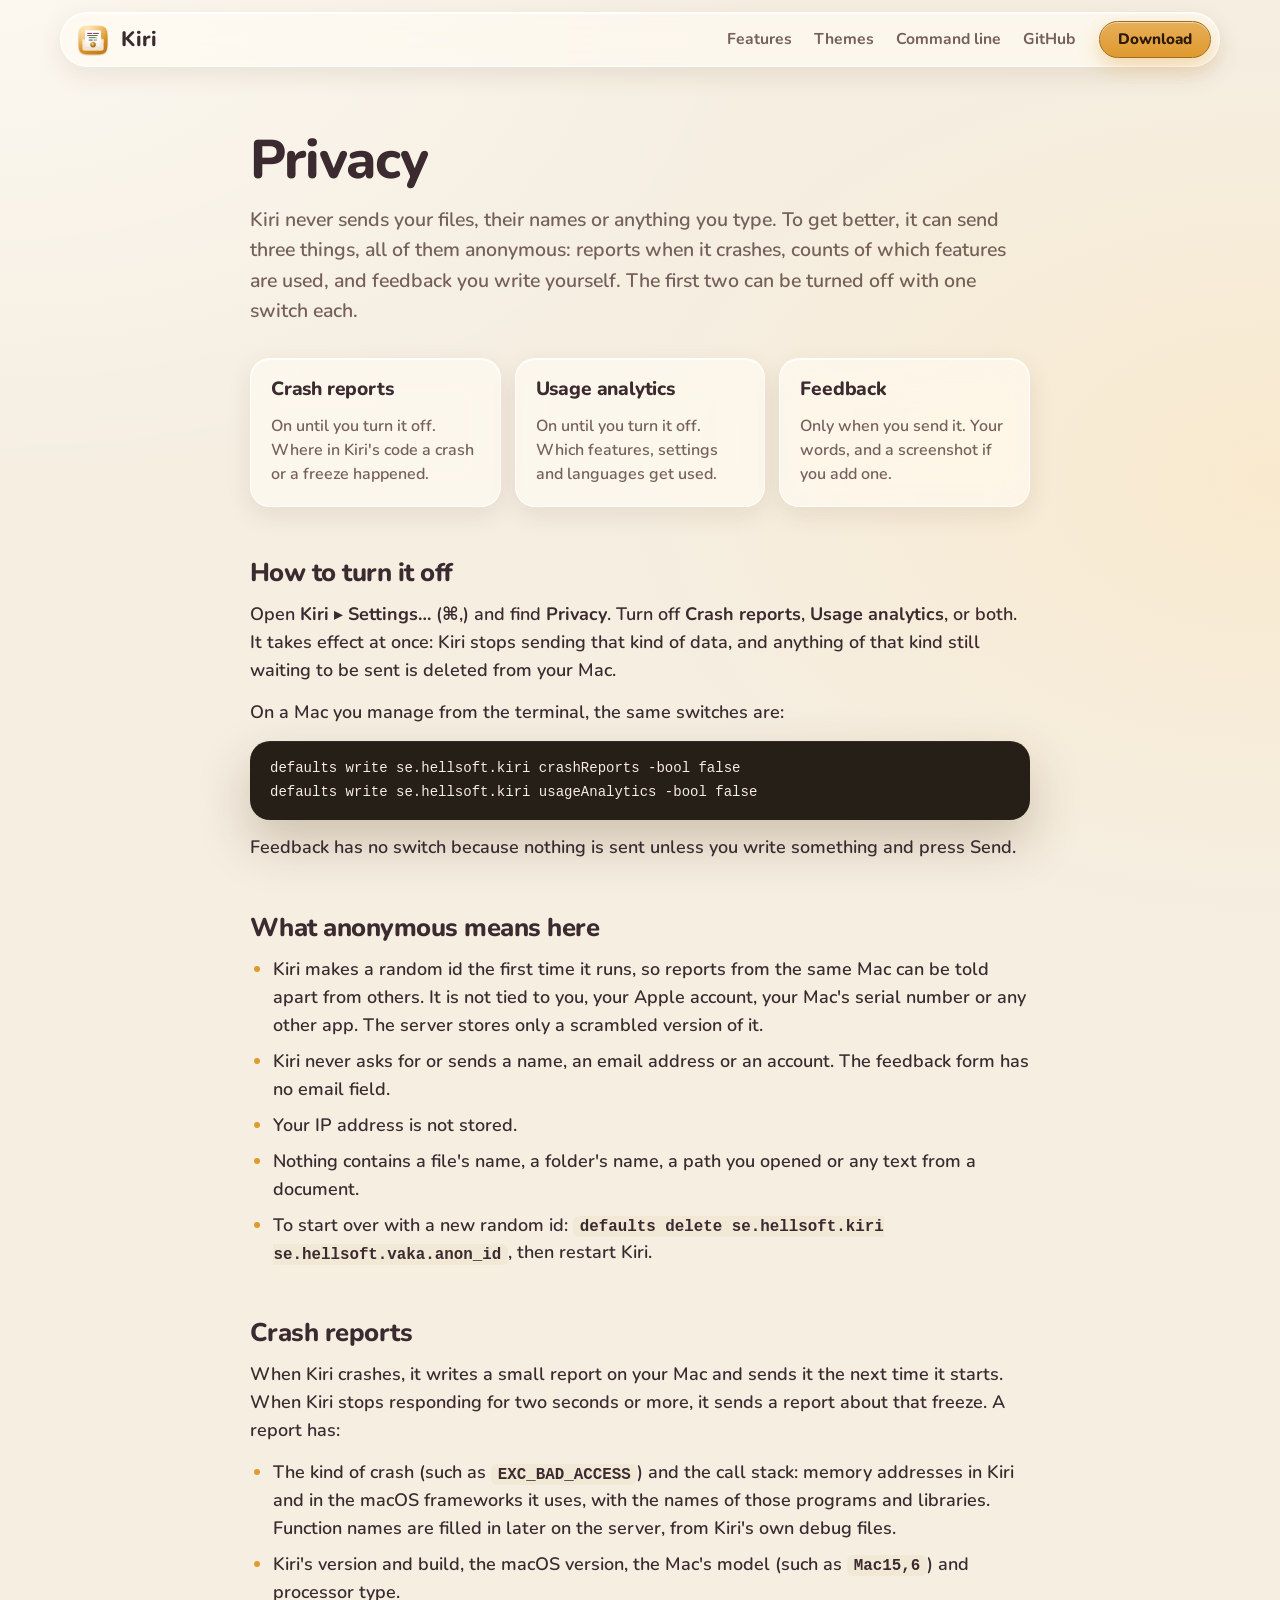
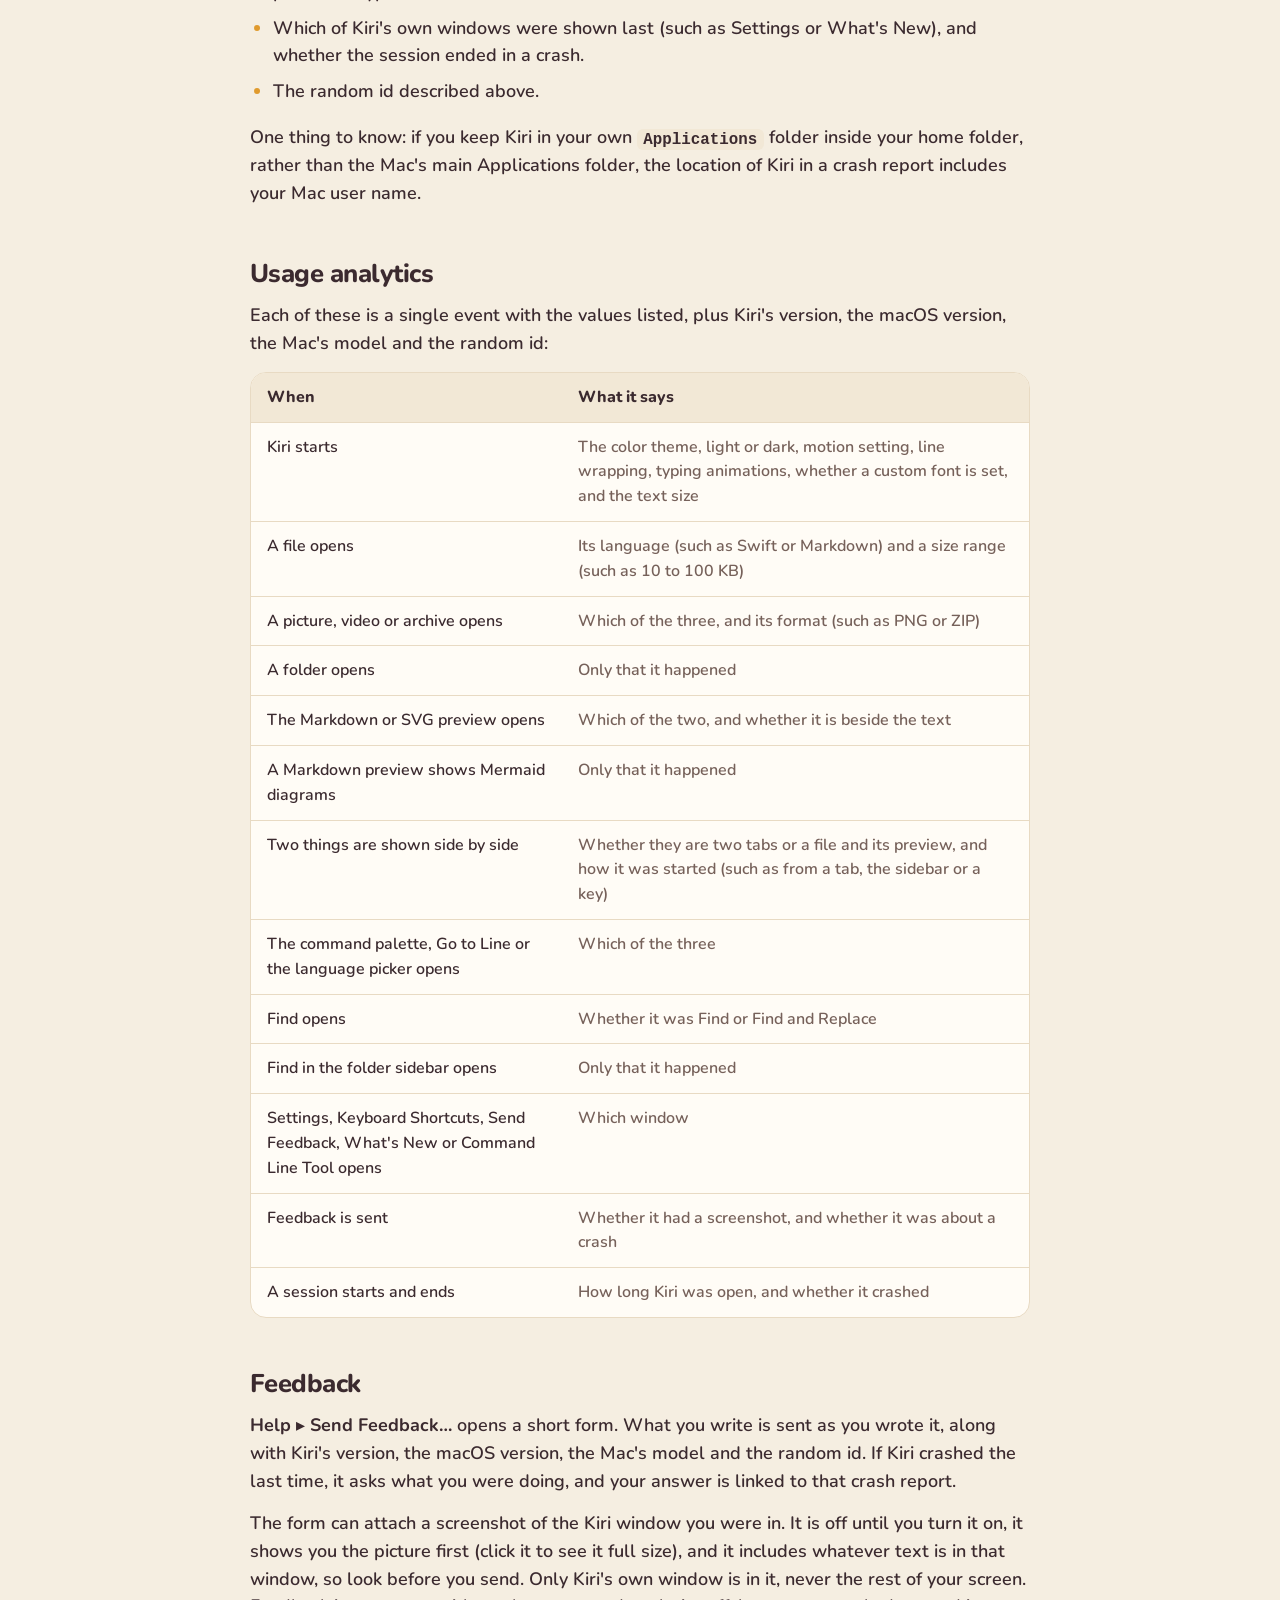
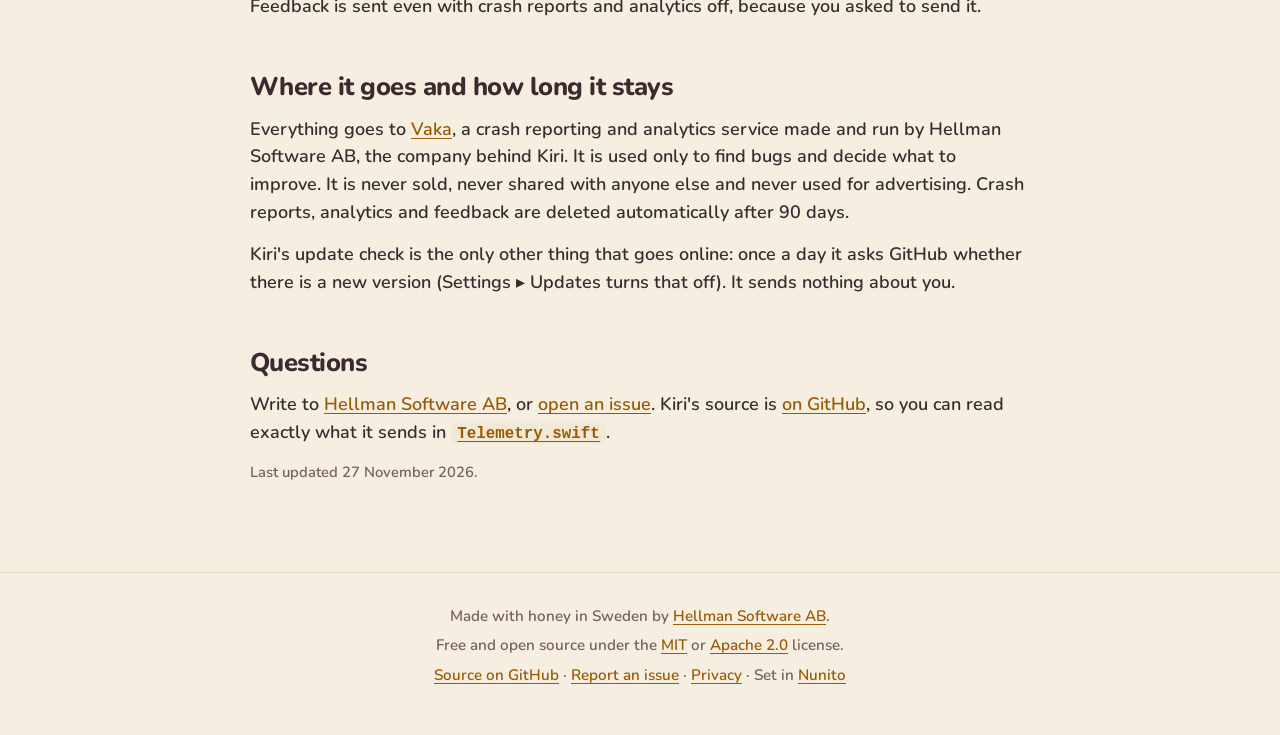
==== commit 1bb4ab8d: "Privacy page: every event Kiri sends today (security review L8) Co-Authored-By: Claude Opus 5.5 <nor" ====
--- a/site/privacy.html
+++ b/site/privacy.html
@@ -69,7 +69,7 @@
     <ul>
       <li>The kind of crash (such as <code>EXC_BAD_ACCESS</code>) and the call stack: memory addresses in Kiri and in the macOS frameworks it uses, with the names of those programs and libraries. Function names are filled in later on the server, from Kiri's own debug files.</li>
       <li>Kiri's version and build, the macOS version, the Mac's model (such as <code>Mac15,6</code>) and processor type.</li>
-      <li>Which of Kiri's own windows were shown last (Settings, Keyboard Shortcuts, Send Feedback), and whether the session ended in a crash.</li>
+      <li>Which of Kiri's own windows were shown last (such as Settings or What's New), and whether the session ended in a crash.</li>
       <li>The random id described above.</li>
     </ul>
     <p>One thing to know: if you keep Kiri in your own <code>Applications</code> folder inside your home folder, rather than the Mac's main Applications folder, the location of Kiri in a crash report includes your Mac user name.</p>
@@ -81,11 +81,16 @@
       <tbody>
         <tr><td>Kiri starts</td><td>The color theme, light or dark, motion setting, line wrapping, typing animations, whether a custom font is set, and the text size</td></tr>
         <tr><td>A file opens</td><td>Its language (such as Swift or Markdown) and a size range (such as 10 to 100 KB)</td></tr>
+        <tr><td>A picture, video or archive opens</td><td>Which of the three, and its format (such as PNG or ZIP)</td></tr>
         <tr><td>A folder opens</td><td>Only that it happened</td></tr>
+        <tr><td>The Markdown or SVG preview opens</td><td>Which of the two, and whether it is beside the text</td></tr>
+        <tr><td>A Markdown preview shows Mermaid diagrams</td><td>Only that it happened</td></tr>
+        <tr><td>Two things are shown side by side</td><td>Whether they are two tabs or a file and its preview, and how it was started (such as from a tab, the sidebar or a key)</td></tr>
         <tr><td>The command palette, Go to Line or the language picker opens</td><td>Which of the three</td></tr>
         <tr><td>Find opens</td><td>Whether it was Find or Find and Replace</td></tr>
-        <tr><td>Settings, Keyboard Shortcuts or Send Feedback opens</td><td>Which window</td></tr>
-        <tr><td>Feedback is sent</td><td>Whether it had a screenshot</td></tr>
+        <tr><td>Find in the folder sidebar opens</td><td>Only that it happened</td></tr>
+        <tr><td>Settings, Keyboard Shortcuts, Send Feedback, What's New or Command Line Tool opens</td><td>Which window</td></tr>
+        <tr><td>Feedback is sent</td><td>Whether it had a screenshot, and whether it was about a crash</td></tr>
         <tr><td>A session starts and ends</td><td>How long Kiri was open, and whether it crashed</td></tr>
       </tbody>
     </table>
@@ -97,11 +102,10 @@
     <h2 id="where">Where it goes and how long it stays</h2>
     <p>Everything goes to <a href="https://vaka.hellsoft.se">Vaka</a>, a crash reporting and analytics service made and run by Hellman Software AB, the company behind Kiri. It is used only to find bugs and decide what to improve. It is never sold, never shared with anyone else and never used for advertising. Crash reports, analytics and feedback are deleted automatically after 90 days.</p>
     <p>Kiri's update check is the only other thing that goes online: once a day it asks GitHub whether there is a new version (Settings ▸ Updates turns that off). It sends nothing about you.</p>
-    <p>A Markdown file can name pictures on the internet, and loading one tells its server that you opened the file. Kiri's preview loads them, and files outside the document's folder, only after you accept (Settings ▸ Privacy can make that always or never).</p>
 
     <h2 id="contact">Questions</h2>
     <p>Write to <a href="https://hellsoft.se">Hellman Software AB</a>, or <a href="https://github.com/ErikHellman/kiri/issues">open an issue</a>. Kiri's source is <a href="https://github.com/ErikHellman/kiri">on GitHub</a>, so you can read exactly what it sends in <a href="https://github.com/ErikHellman/kiri/blob/main/App/Kiri/Telemetry.swift"><code>Telemetry.swift</code></a>.</p>
-    <p class="fine">Last updated 24 November 2026.</p>
+    <p class="fine">Last updated 27 November 2026.</p>
   </main>
 
   <footer class="footer">
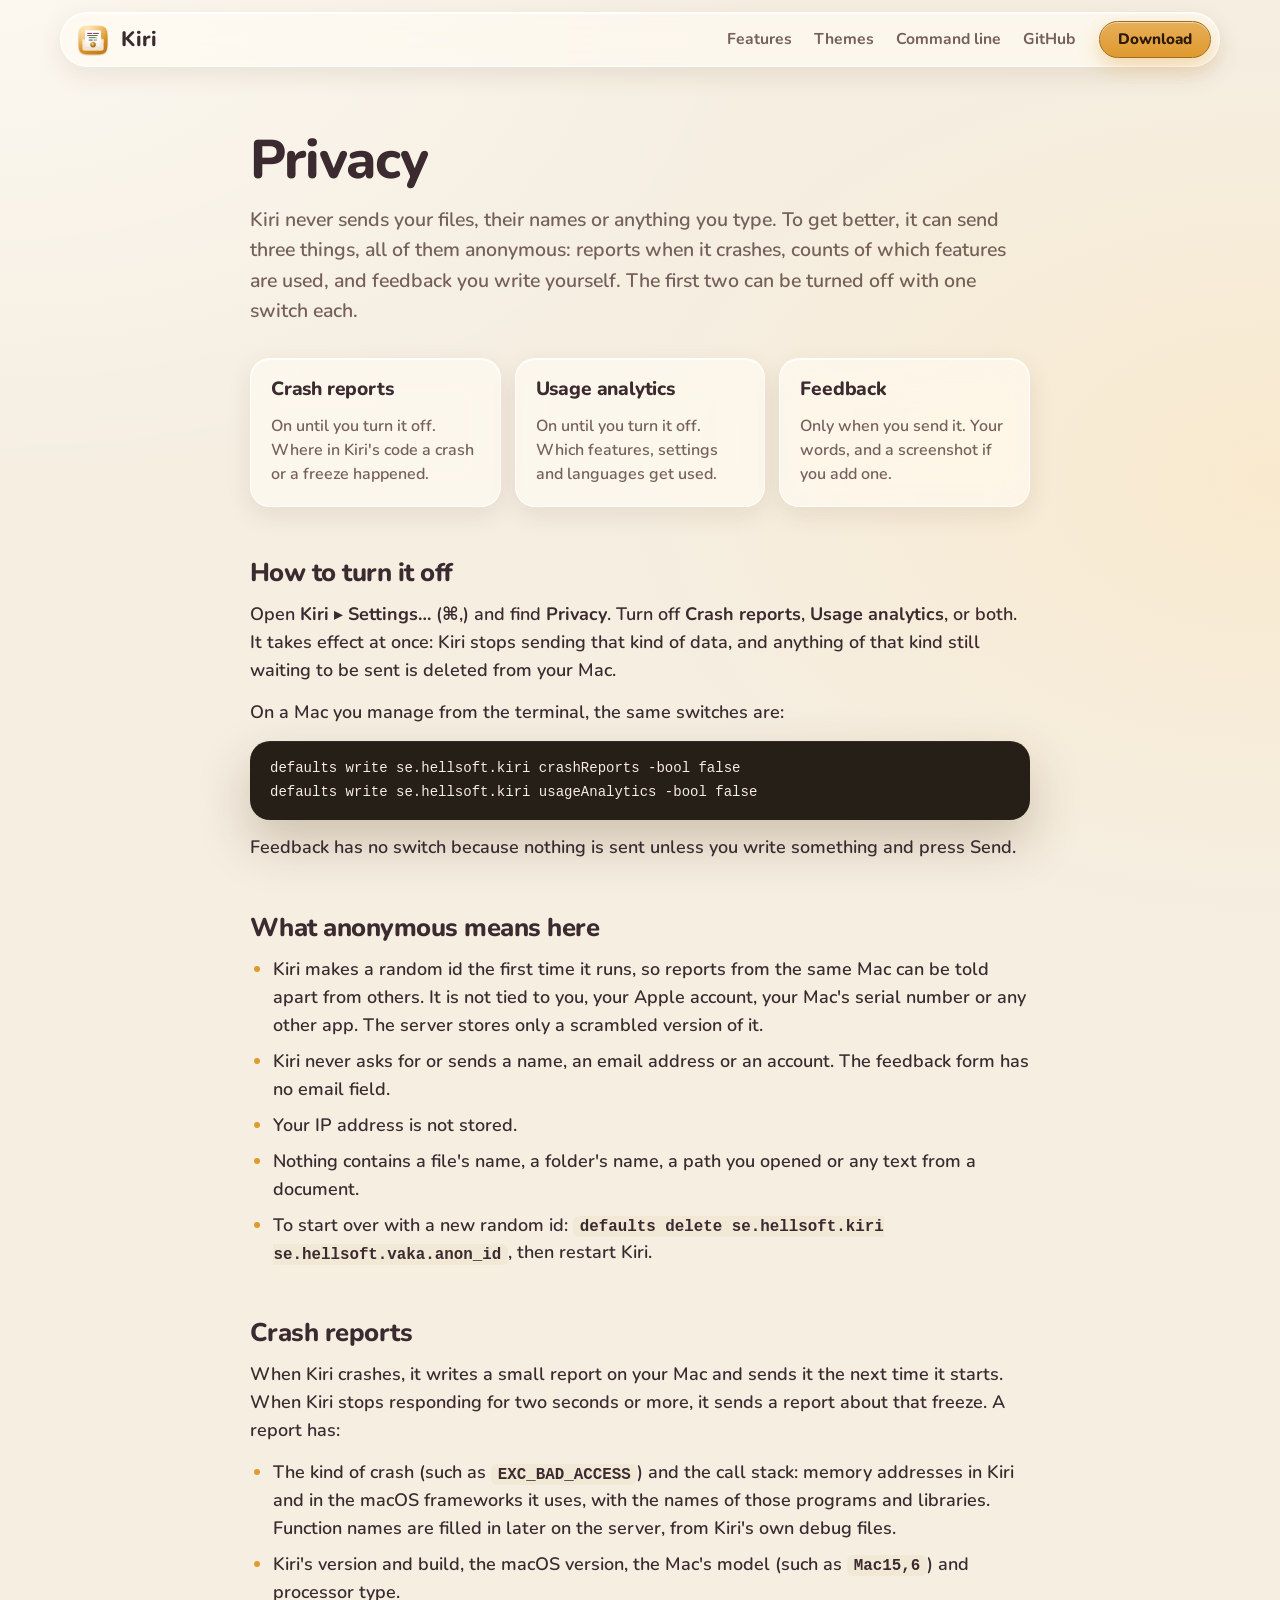
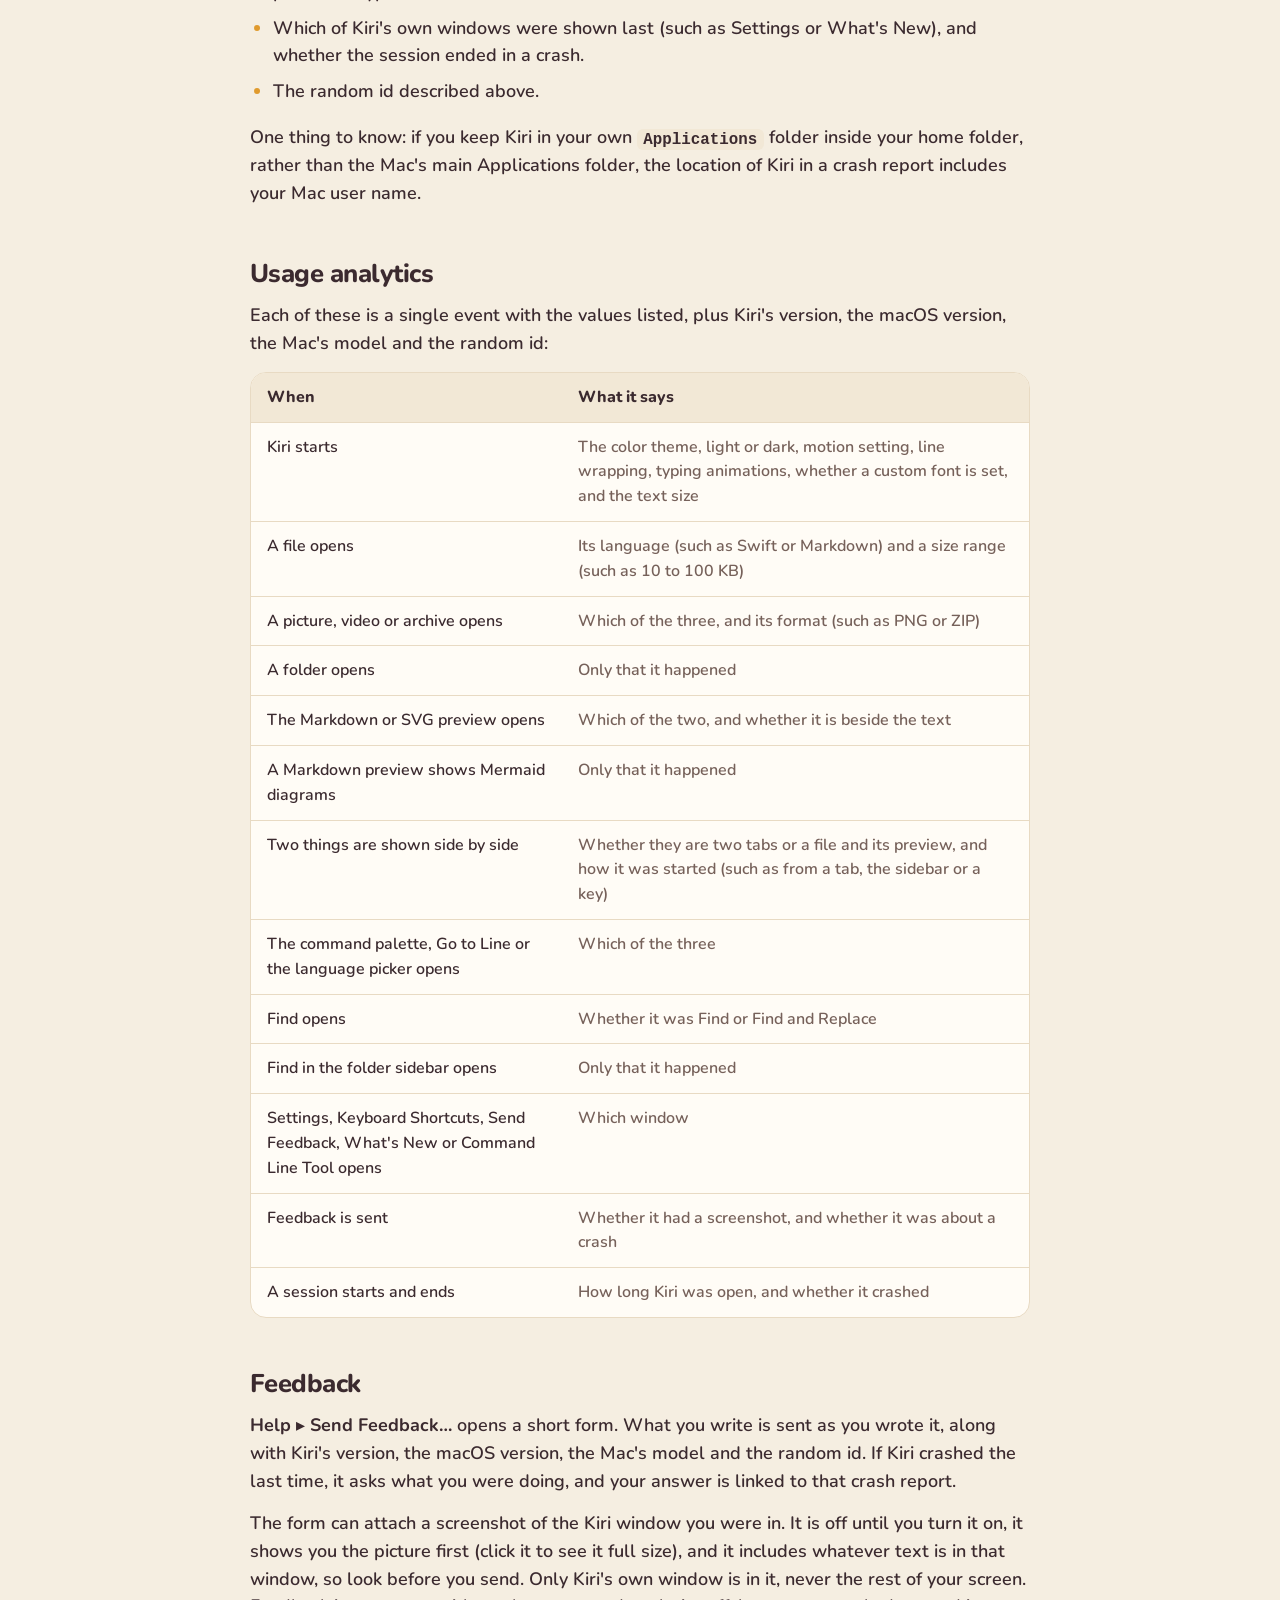
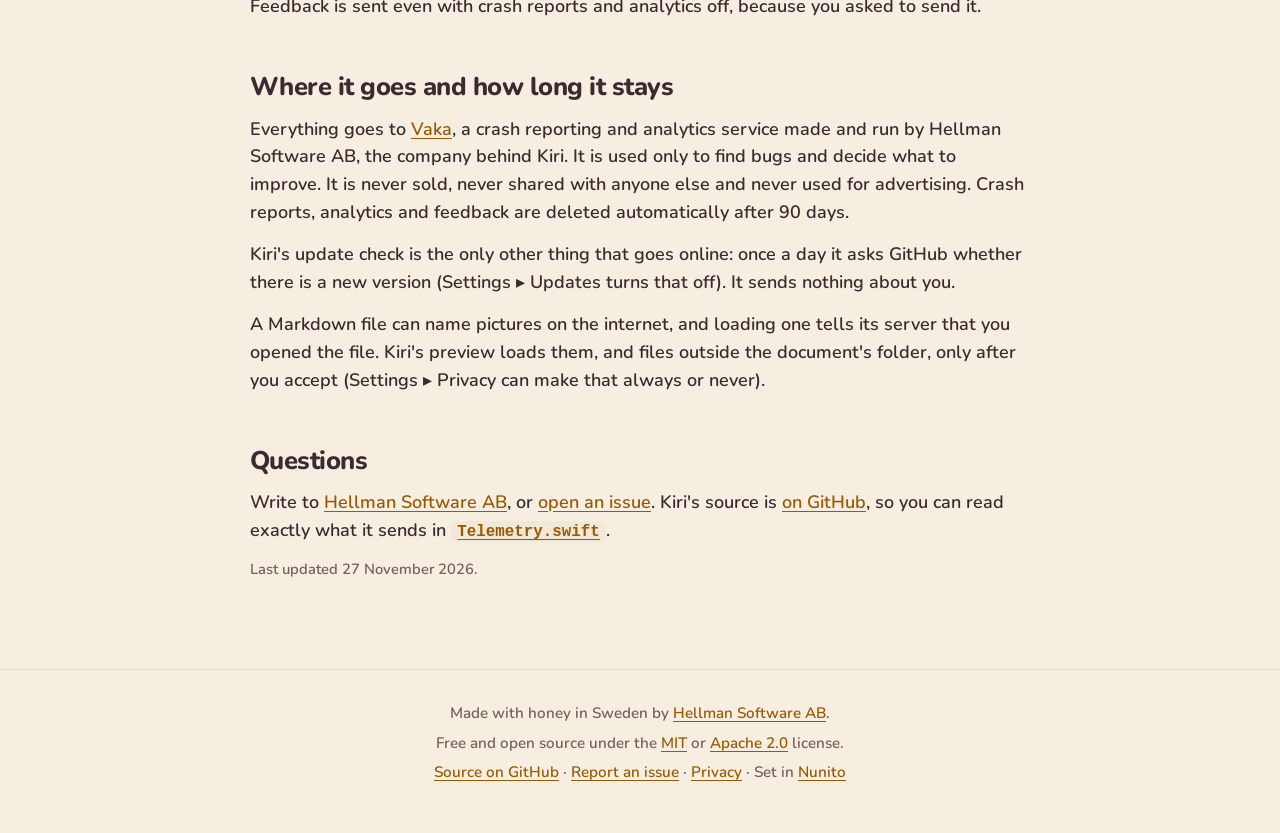
==== commit ac265662: "Merge remote-tracking branch 'origin/main' into claude/project-thread-rg54vy The page's policy keeps" ====
--- a/site/privacy.html
+++ b/site/privacy.html
@@ -102,6 +102,7 @@
     <h2 id="where">Where it goes and how long it stays</h2>
     <p>Everything goes to <a href="https://vaka.hellsoft.se">Vaka</a>, a crash reporting and analytics service made and run by Hellman Software AB, the company behind Kiri. It is used only to find bugs and decide what to improve. It is never sold, never shared with anyone else and never used for advertising. Crash reports, analytics and feedback are deleted automatically after 90 days.</p>
     <p>Kiri's update check is the only other thing that goes online: once a day it asks GitHub whether there is a new version (Settings ▸ Updates turns that off). It sends nothing about you.</p>
+    <p>A Markdown file can name pictures on the internet, and loading one tells its server that you opened the file. Kiri's preview loads them, and files outside the document's folder, only after you accept (Settings ▸ Privacy can make that always or never).</p>
 
     <h2 id="contact">Questions</h2>
     <p>Write to <a href="https://hellsoft.se">Hellman Software AB</a>, or <a href="https://github.com/ErikHellman/kiri/issues">open an issue</a>. Kiri's source is <a href="https://github.com/ErikHellman/kiri">on GitHub</a>, so you can read exactly what it sends in <a href="https://github.com/ErikHellman/kiri/blob/main/App/Kiri/Telemetry.swift"><code>Telemetry.swift</code></a>.</p>
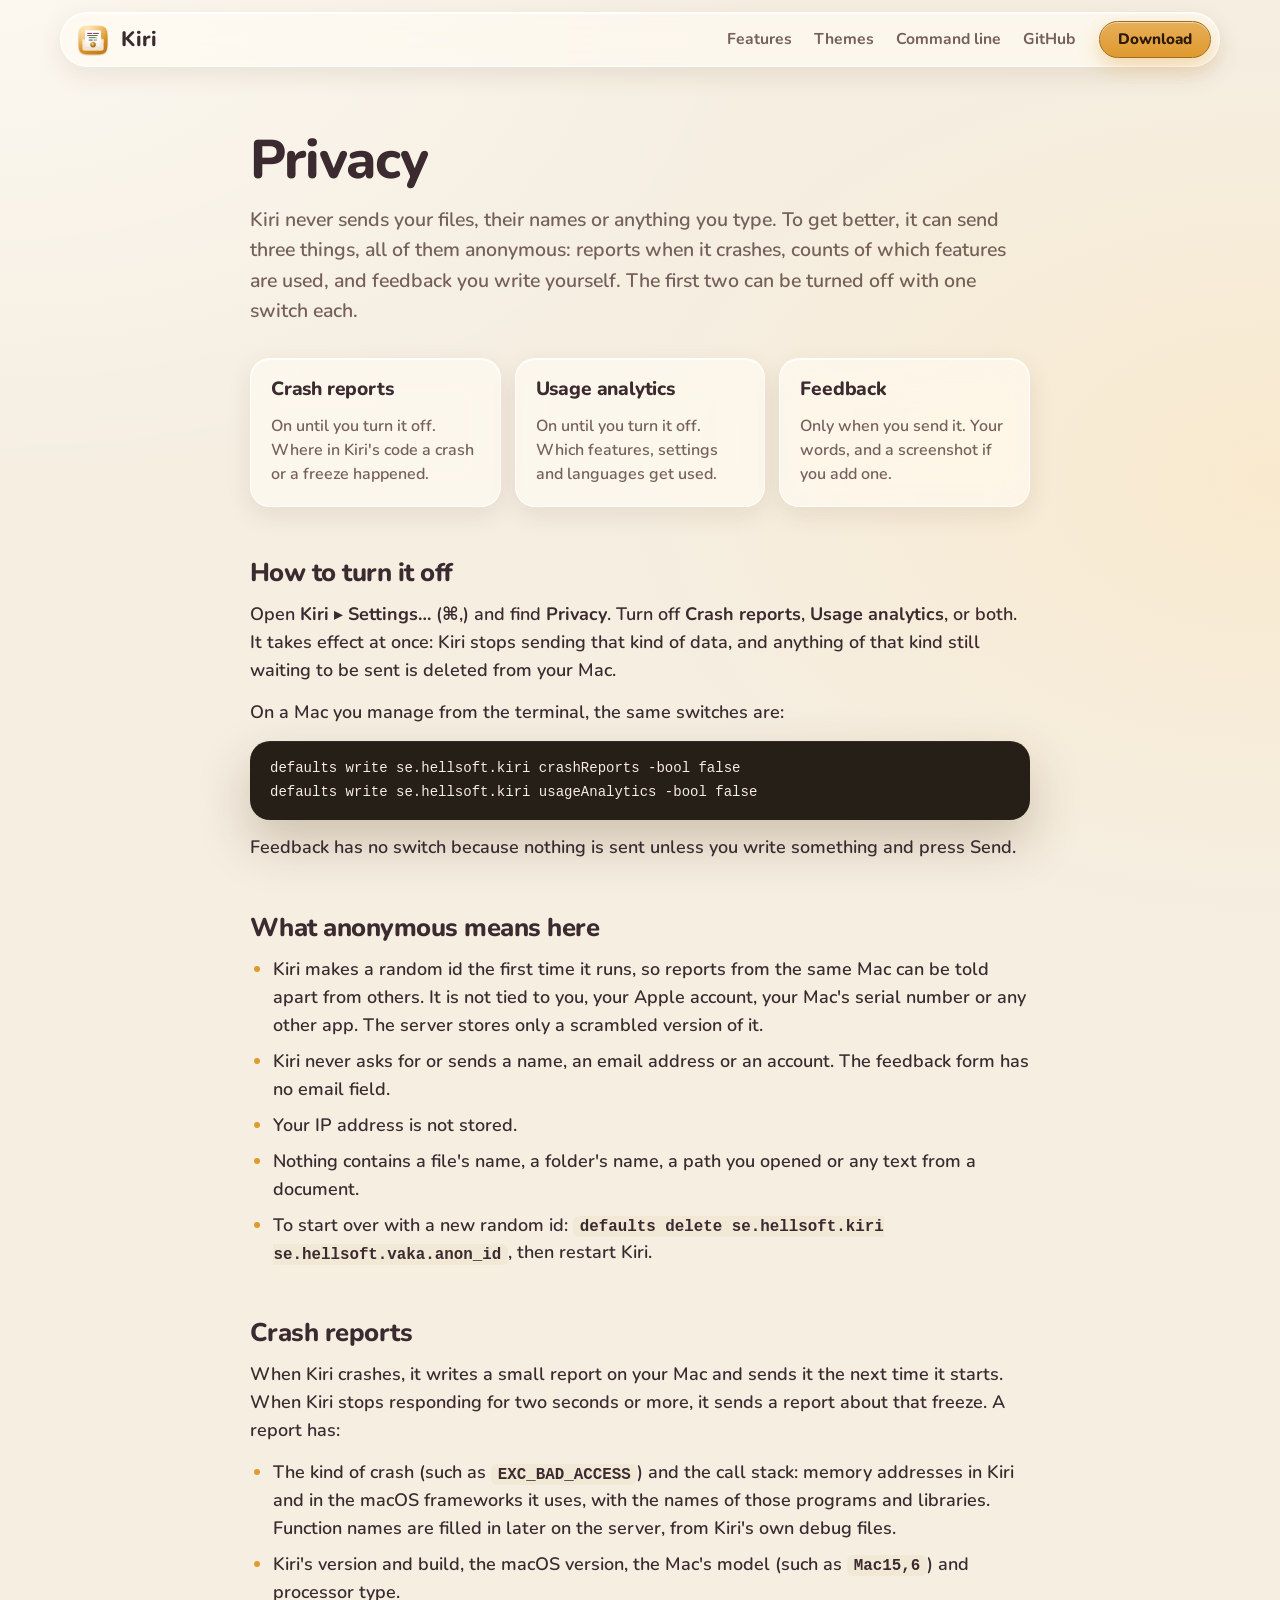
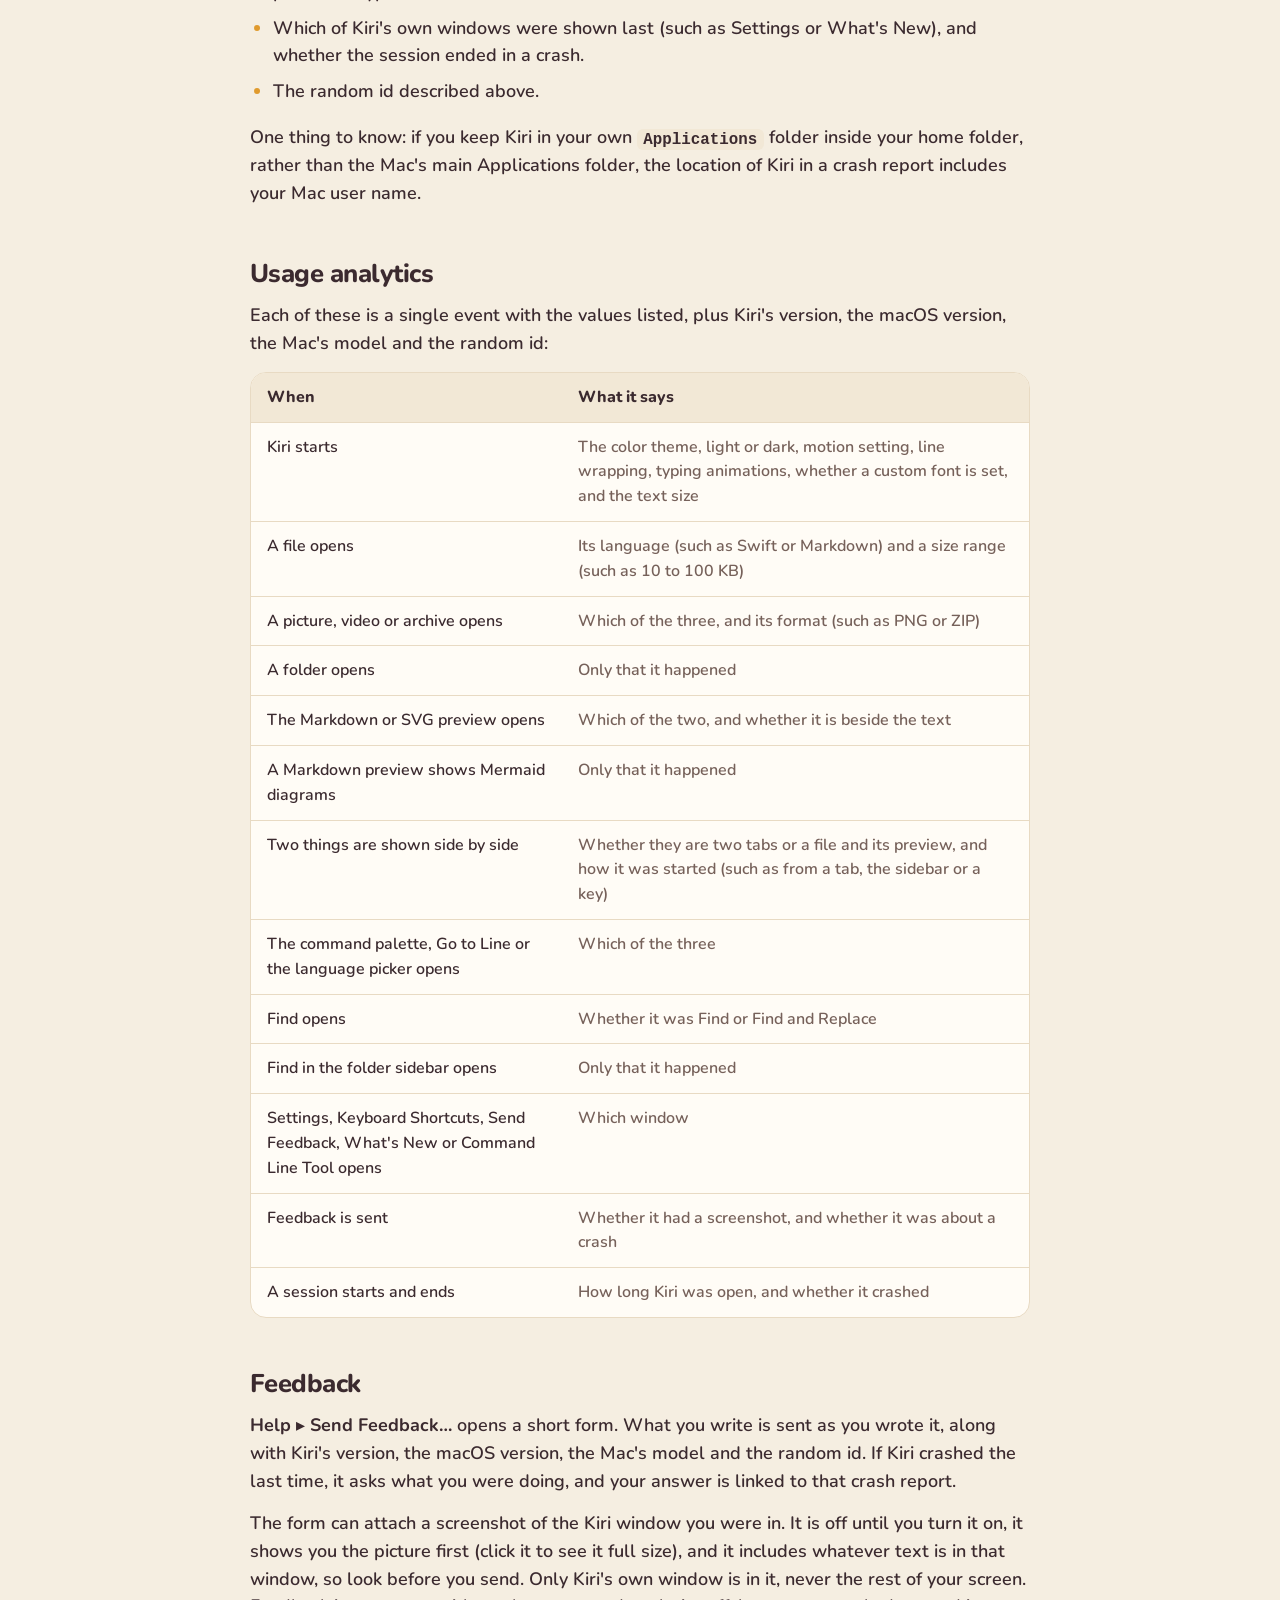
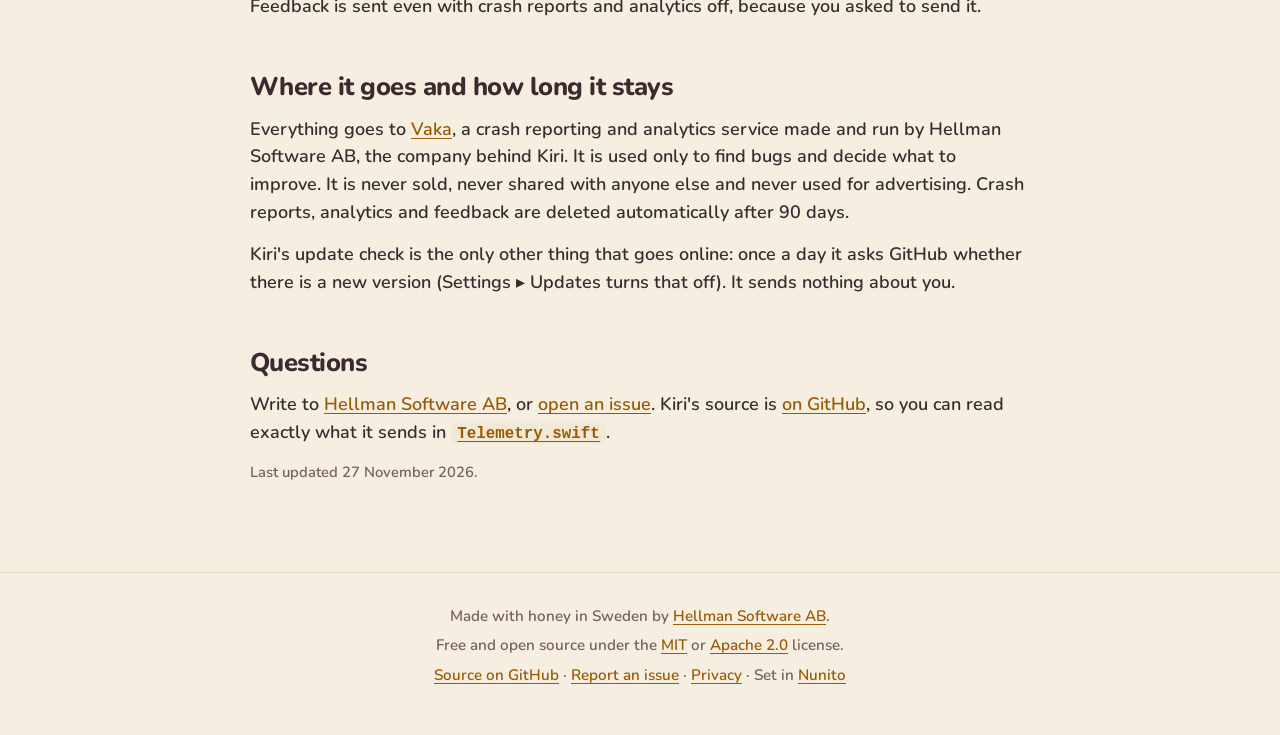
==== commit 4bd9520f: "Merge main (the release job in five jobs); environments on sign and symbols release.yml is main's, w" ====
--- a/site/privacy.html
+++ b/site/privacy.html
@@ -102,7 +102,6 @@
     <h2 id="where">Where it goes and how long it stays</h2>
     <p>Everything goes to <a href="https://vaka.hellsoft.se">Vaka</a>, a crash reporting and analytics service made and run by Hellman Software AB, the company behind Kiri. It is used only to find bugs and decide what to improve. It is never sold, never shared with anyone else and never used for advertising. Crash reports, analytics and feedback are deleted automatically after 90 days.</p>
     <p>Kiri's update check is the only other thing that goes online: once a day it asks GitHub whether there is a new version (Settings ▸ Updates turns that off). It sends nothing about you.</p>
-    <p>A Markdown file can name pictures on the internet, and loading one tells its server that you opened the file. Kiri's preview loads them, and files outside the document's folder, only after you accept (Settings ▸ Privacy can make that always or never).</p>
 
     <h2 id="contact">Questions</h2>
     <p>Write to <a href="https://hellsoft.se">Hellman Software AB</a>, or <a href="https://github.com/ErikHellman/kiri/issues">open an issue</a>. Kiri's source is <a href="https://github.com/ErikHellman/kiri">on GitHub</a>, so you can read exactly what it sends in <a href="https://github.com/ErikHellman/kiri/blob/main/App/Kiri/Telemetry.swift"><code>Telemetry.swift</code></a>.</p>
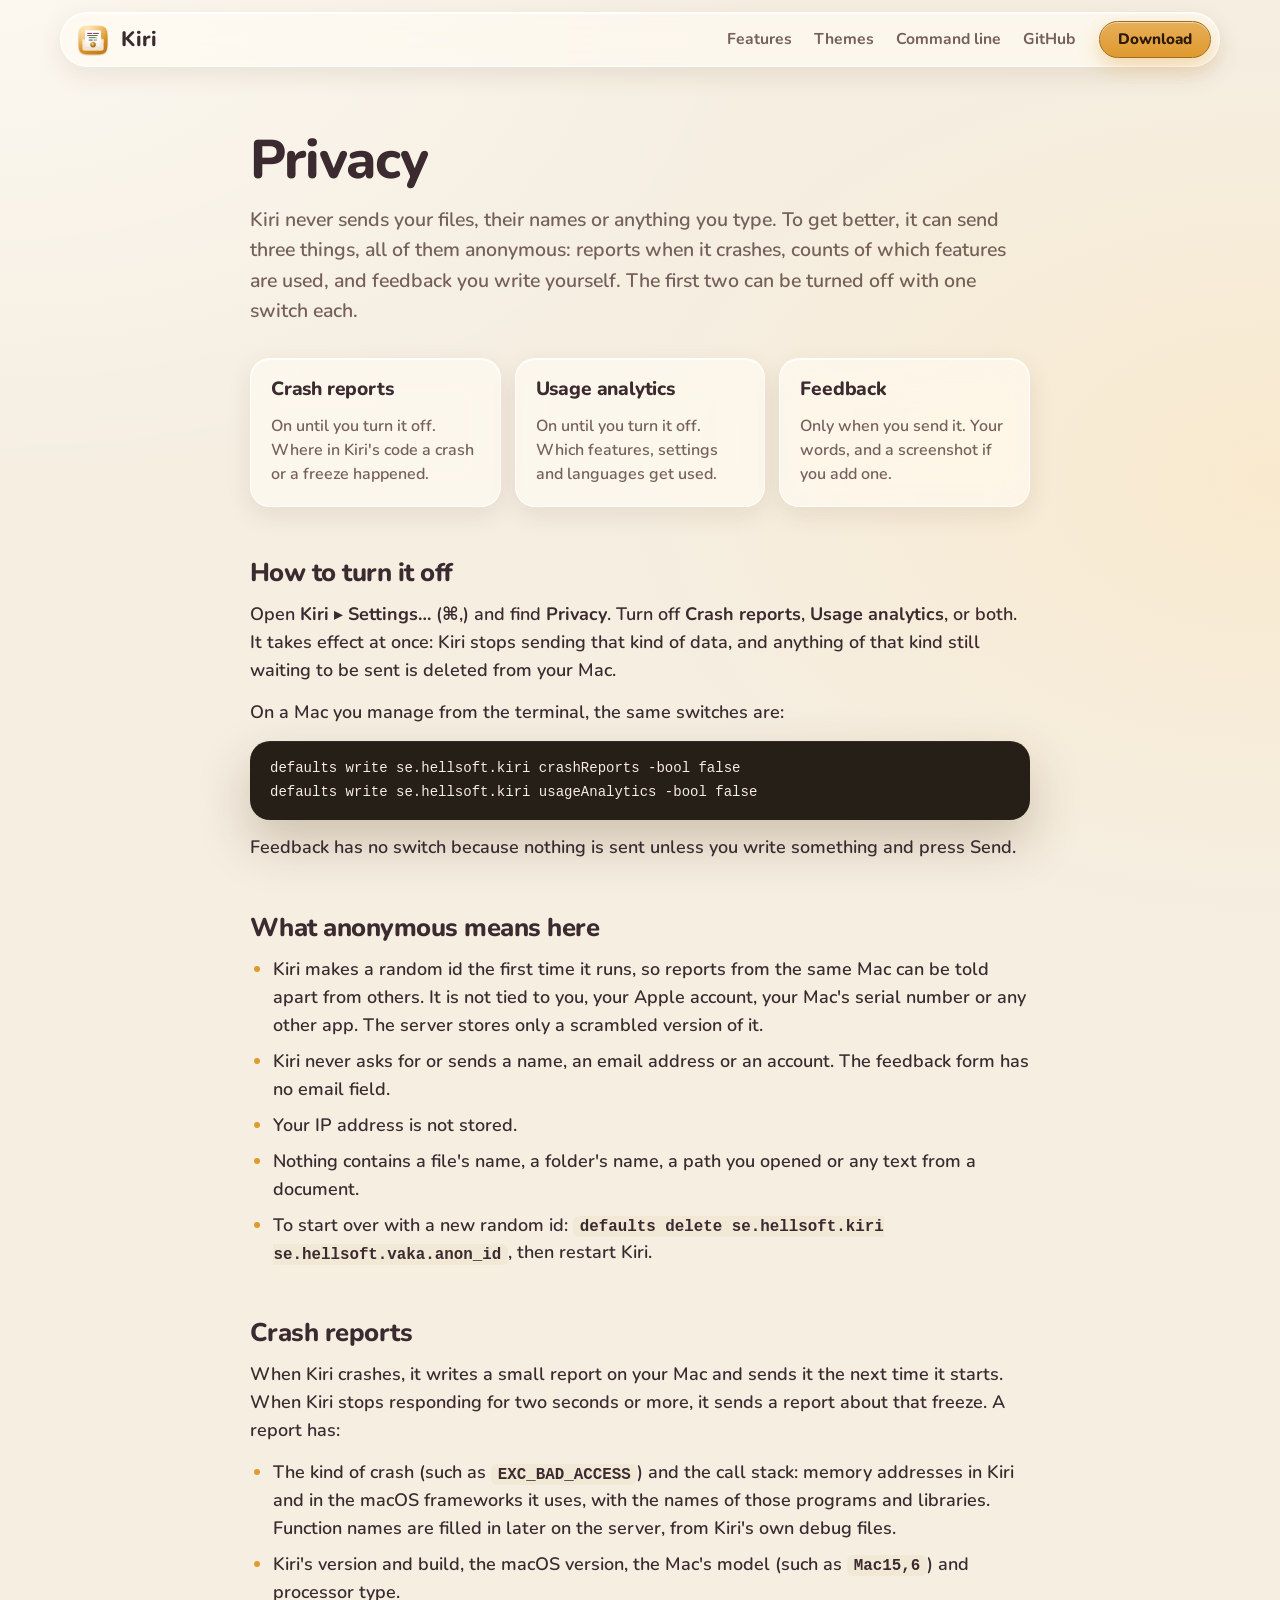
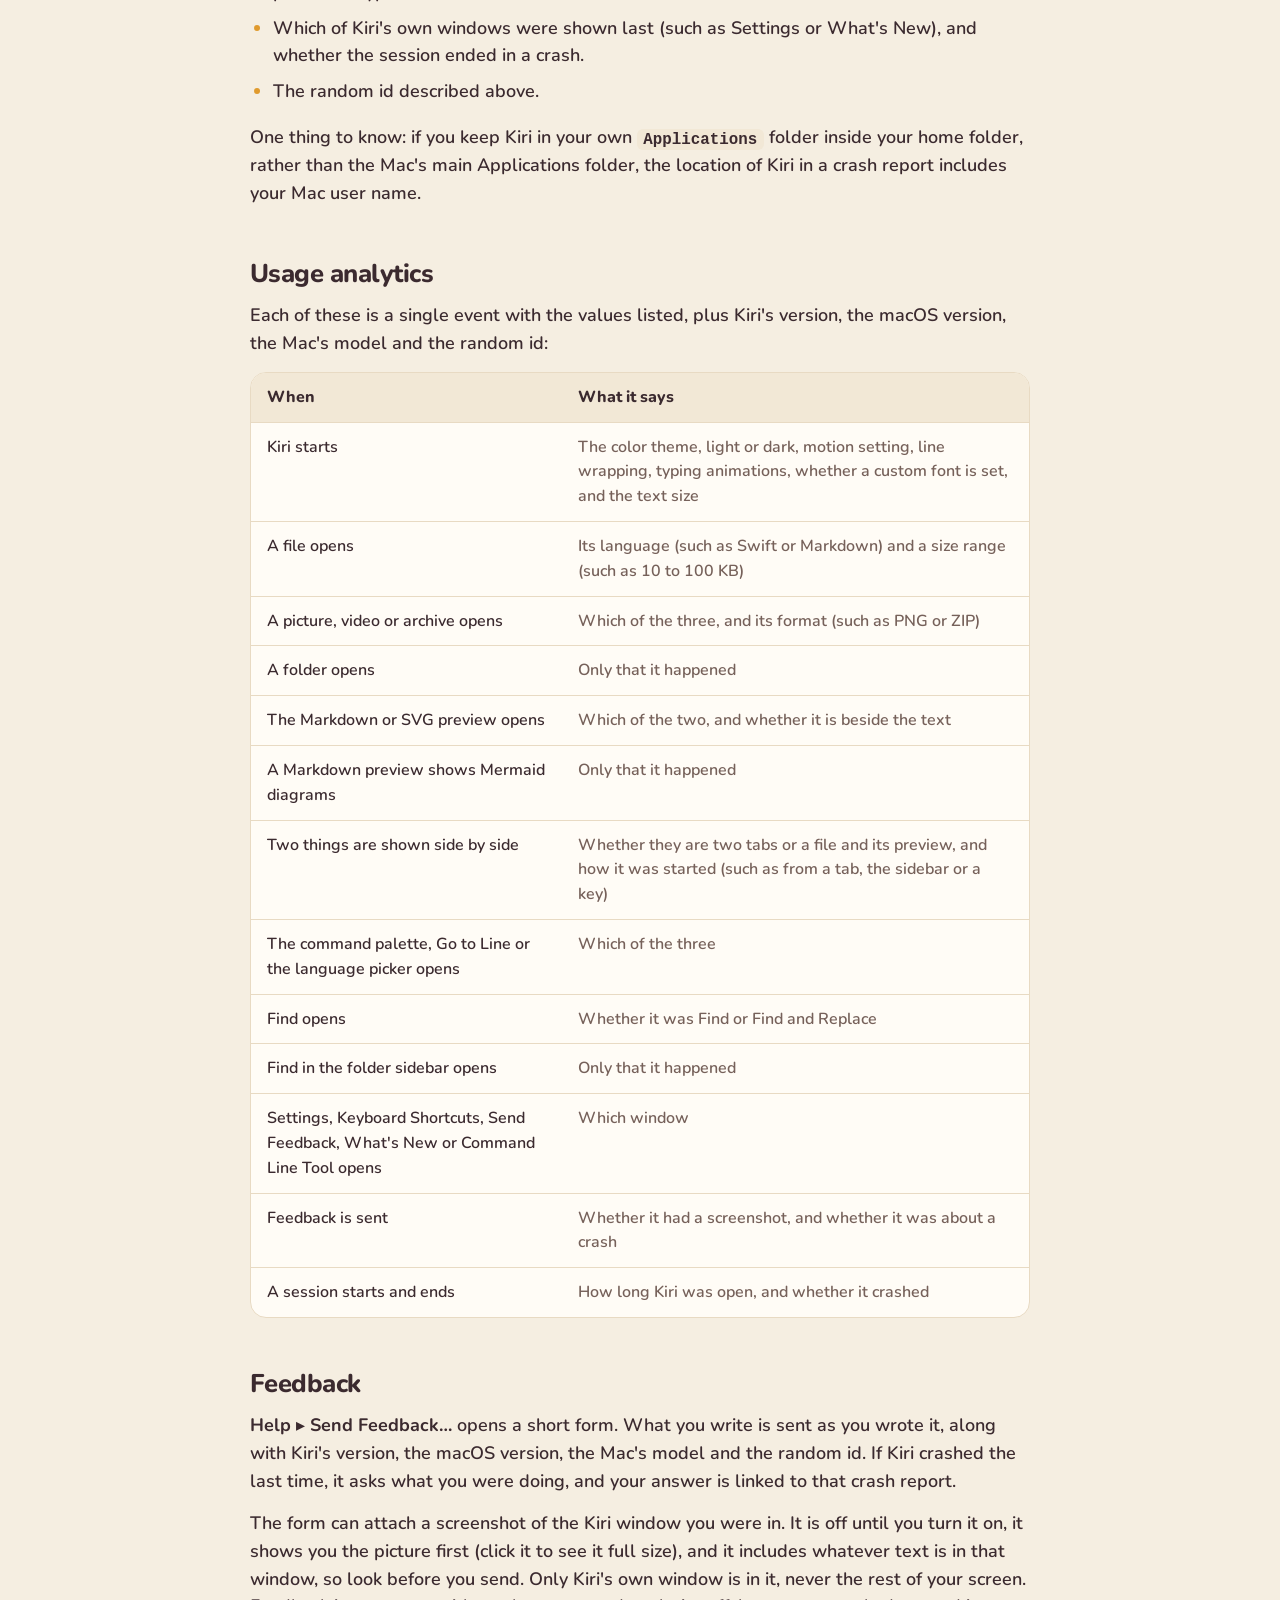
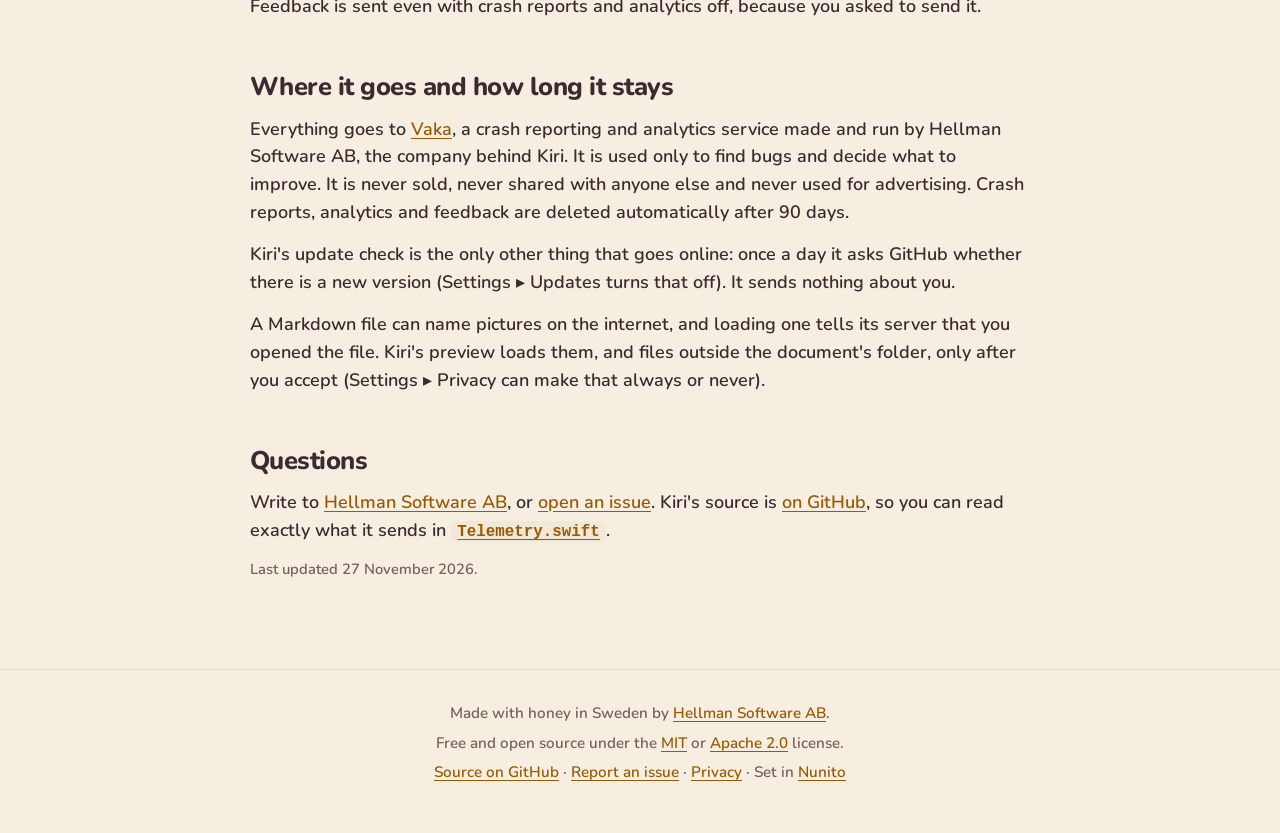
==== commit c451fcab: "Merge pull request #30 from ErikHellman/claude/project-thread-rg54vy Security: preview links ask fir" ====
--- a/site/privacy.html
+++ b/site/privacy.html
@@ -102,6 +102,7 @@
     <h2 id="where">Where it goes and how long it stays</h2>
     <p>Everything goes to <a href="https://vaka.hellsoft.se">Vaka</a>, a crash reporting and analytics service made and run by Hellman Software AB, the company behind Kiri. It is used only to find bugs and decide what to improve. It is never sold, never shared with anyone else and never used for advertising. Crash reports, analytics and feedback are deleted automatically after 90 days.</p>
     <p>Kiri's update check is the only other thing that goes online: once a day it asks GitHub whether there is a new version (Settings ▸ Updates turns that off). It sends nothing about you.</p>
+    <p>A Markdown file can name pictures on the internet, and loading one tells its server that you opened the file. Kiri's preview loads them, and files outside the document's folder, only after you accept (Settings ▸ Privacy can make that always or never).</p>
 
     <h2 id="contact">Questions</h2>
     <p>Write to <a href="https://hellsoft.se">Hellman Software AB</a>, or <a href="https://github.com/ErikHellman/kiri/issues">open an issue</a>. Kiri's source is <a href="https://github.com/ErikHellman/kiri">on GitHub</a>, so you can read exactly what it sends in <a href="https://github.com/ErikHellman/kiri/blob/main/App/Kiri/Telemetry.swift"><code>Telemetry.swift</code></a>.</p>
